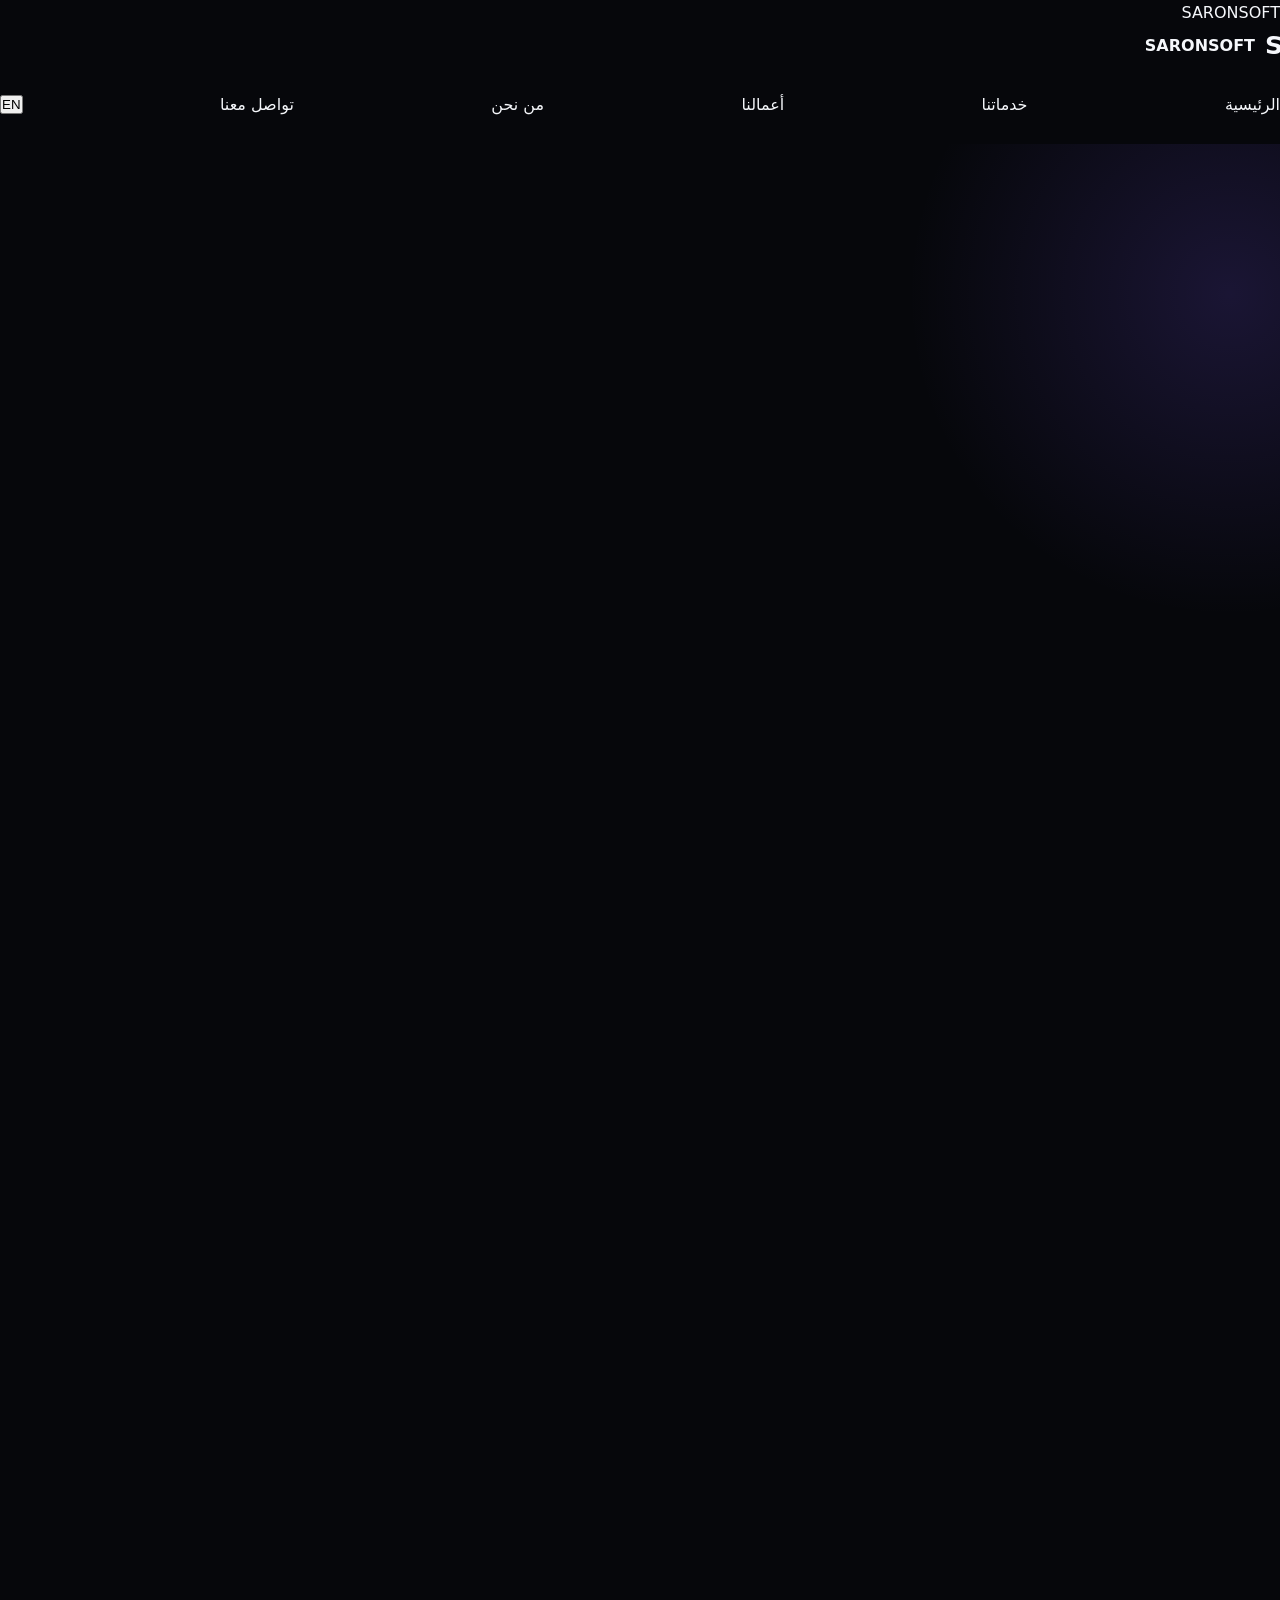
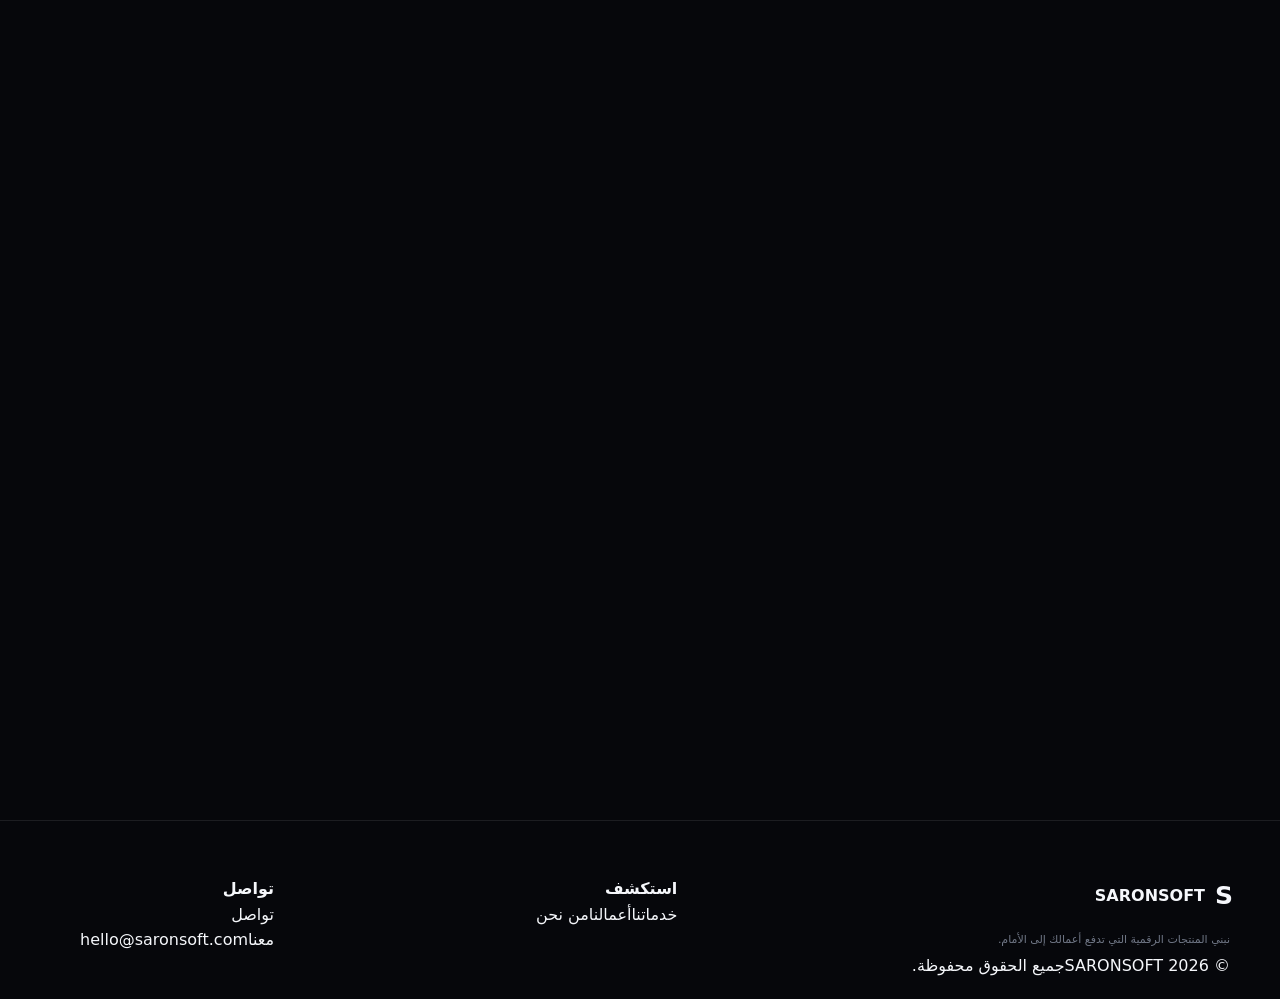
==== index.html @ 03738d62 "Add files via upload" ====
<!doctype html>
<html lang="ar" dir="rtl">
<head>
  <meta charset="utf-8"><meta name="viewport" content="width=device-width,initial-scale=1">
  <meta name="description" content="SARONSOFT — مواقع إلكترونية احترافية للشركات والعلامات التجارية.">
  <title>SARONSOFT | حلول ويب احترافية للشركات</title>
  <link rel="stylesheet" href="css/style.css">
</head>
<body>
<div class="loader" aria-hidden="true"><span>SARONSOFT</span></div>
<header class="site-header">
  <a class="brand" href="index.html"><span class="brand-mark">S</span><span>SARONSOFT</span></a>
  <button class="menu-btn" aria-label="فتح القائمة">☰</button>
  <nav class="nav">
    <a href="index.html" data-i18n="nav.home">الرئيسية</a>
    <a href="services.html" data-i18n="nav.services">الخدمات</a>
    <a href="portfolio.html" data-i18n="nav.work">الأعمال</a>
    <a href="about.html" data-i18n="nav.about">عنّا</a>
    <a href="contact.html" data-i18n="nav.contact">تواصل معنا</a>
    <button class="lang" id="langBtn">EN</button>
  </nav>
</header>

<main>
<section class="hero">
  <div class="hero-grid"></div>
  <div class="container hero-content reveal">
    <span class="eyebrow" data-i18n="hero.eyebrow">DIGITAL PRESENCE, BUILT RIGHT</span>
    <h1 data-i18n="hero.title">نصنع حضورًا رقميًا<br><em>يليق بشركتك.</em></h1>
    <p data-i18n="hero.text">مواقع إلكترونية عصرية وسريعة واحترافية تساعد الشركات على الظهور بثقة، وتحويل الزوار إلى عملاء.</p>
    <div class="actions">
      <a class="btn primary" href="contact.html" data-i18n="hero.cta">ابدأ مشروعك</a>
      <a class="btn ghost" href="portfolio.html" data-i18n="hero.work">شاهد أعمالنا</a>
    </div>
  </div>
  <div class="hero-orb orb-a"></div><div class="hero-orb orb-b"></div>
</section>

<section class="section intro">
  <div class="container split">
    <div class="reveal"><span class="eyebrow" data-i18n="intro.label">WHY SARONSOFT</span><h2 data-i18n="intro.title">بسيط في الاستخدام.<br>قوي في الانطباع.</h2></div>
    <div class="reveal"><p data-i18n="intro.text">نركز على ما تحتاجه الشركة فعلًا: تصميم واضح، تجربة مستخدم مريحة، سرعة عالية، وهوية رقمية متناسقة.</p><a class="text-link" href="about.html" data-i18n="intro.more">اكتشف SARONSOFT ←</a></div>
  </div>
</section>

<section class="section services-preview">
  <div class="container">
    <div class="section-head reveal"><div><span class="eyebrow">SERVICES</span><h2 data-i18n="services.title">كل ما تحتاجه<br>لواجهة رقمية أقوى.</h2></div><a class="text-link" href="services.html" data-i18n="services.more">كل الخدمات ←</a></div>
    <div class="cards">
      <article class="card reveal"><span class="num">01</span><h3 data-i18n="card.web">مواقع الشركات</h3><p data-i18n="card.webText">مواقع تعريفية احترافية تعكس قيمة علامتك التجارية وتبني الثقة.</p></article>
      <article class="card reveal"><span class="num">02</span><h3 data-i18n="card.landing">صفحات الهبوط</h3><p data-i18n="card.landingText">صفحات مركزة للحملات والخدمات والعروض، مصممة لتحقيق هدف واضح.</p></article>
      <article class="card reveal"><span class="num">03</span><h3 data-i18n="card.ui">تصميم UI/UX</h3><p data-i18n="card.uiText">واجهات مريحة وعصرية تجعل رحلة الزائر أبسط وأكثر وضوحًا.</p></article>
    </div>
  </div>
</section>

<section class="cta section">
  <div class="container cta-box reveal"><span class="eyebrow">LET'S BUILD</span><h2 data-i18n="cta.title">جاهز تخلي شركتك<br>تظهر بشكل مختلف؟</h2><a class="btn primary" href="contact.html" data-i18n="cta.button">تحدث معنا</a></div>
</section>
</main>

<footer class="footer"><div class="container footer-grid"><div><a class="brand" href="index.html"><span class="brand-mark">S</span><span>SARONSOFT</span></a><p data-i18n="footer.tag">نبني حضورًا رقميًا يليق بالأعمال.</p></div><div><h4 data-i18n="footer.explore">استكشف</h4><a href="services.html" data-i18n="nav.services">الخدمات</a><a href="portfolio.html" data-i18n="nav.work">الأعمال</a><a href="about.html" data-i18n="nav.about">عنّا</a></div><div><h4 data-i18n="footer.contact">تواصل</h4><a href="contact.html" data-i18n="nav.contact">تواصل معنا</a><a href="mailto:hello@saronsoft.com">hello@saronsoft.com</a></div></div><div class="container footer-bottom"><span>© 2026 SARONSOFT</span><span data-i18n="footer.rights">جميع الحقوق محفوظة.</span></div></footer>
<script src="js/app.js"></script><script src="js/language.js"></script>
</body></html>
---- css/style.css ----
:root{--bg:#06070b;--panel:#0d1018;--panel2:#111521;--text:#f5f7fb;--muted:#949baa;--line:rgba(255,255,255,.09);--accent:#9b7cff;--accent2:#42d8ff;--max:1180px}
*{box-sizing:border-box;margin:0;padding:0}html{scroll-behavior:smooth}body{background:var(--bg);color:var(--text);font-family:Inter,ui-sans-serif,system-ui,-apple-system,"Segoe UI",Tahoma,Arial,sans-serif;line-height:1.6;overflow-x:hidden}a{color:inherit;text-decoration:none}.container{width:min(calc(100% - 40px),var(--max));margin:auto}.noise{position:fixed;inset:0;pointer-events:none;opacity:.025;z-index:100;background-image:url("data:image/svg+xml,%3Csvg viewBox='0 0 180 180' xmlns='http://www.w3.org/2000/svg'%3E%3Cfilter id='n'%3E%3CfeTurbulence type='fractalNoise' baseFrequency='.9' numOctaves='3' stitchTiles='stitch'/%3E%3C/filter%3E%3Crect width='100%25' height='100%25' filter='url(%23n)'/%3E%3C/svg%3E")}
.header{position:fixed;top:0;left:0;right:0;z-index:50;border-bottom:1px solid transparent;transition:.3s;background:rgba(6,7,11,.45);backdrop-filter:blur(18px)}.header.scrolled{border-color:var(--line);background:rgba(6,7,11,.82)}.nav{height:78px;display:flex;align-items:center;justify-content:space-between;gap:25px}.brand{display:flex;align-items:center;gap:10px;font-weight:800}.brand-mark{font-size:25px;letter-spacing:-3px}.brand-mark span{color:var(--accent)}.brand-name{font-size:17px;letter-spacing:.5px}.desktop-nav{display:flex;gap:28px}.desktop-nav a,.footer-links a{font-size:13px;color:#b9beca;transition:.25s}.desktop-nav a:hover,.footer-links a:hover{color:#fff}.nav-actions{display:flex;align-items:center;gap:10px}.lang-btn,.menu-btn{border:1px solid var(--line);background:rgba(255,255,255,.03);color:#fff;border-radius:10px;height:38px;padding:0 13px;cursor:pointer}.nav-cta{background:#fff;color:#090a0e;border-radius:10px;padding:9px 16px;font-size:13px;font-weight:700}.menu-btn{display:none;width:42px;padding:8px}.menu-btn span{display:block;height:2px;background:#fff;margin:5px}.mobile-menu{display:none}.section{padding:120px 0}.hero{min-height:850px;display:flex;align-items:center;padding-top:150px;position:relative;overflow:hidden}.hero:before{content:"";position:absolute;width:700px;height:700px;right:-300px;top:-200px;background:radial-gradient(circle,rgba(126,91,255,.17),transparent 65%)}.hero-grid{display:grid;grid-template-columns:1.03fr .97fr;align-items:center;gap:50px}.eyebrow{display:flex;align-items:center;gap:10px;color:#aeb4c2;text-transform:uppercase;letter-spacing:2px;font-size:11px}.eyebrow span{width:24px;height:1px;background:var(--accent)}h1,h2{letter-spacing:-2.5px;line-height:1.06}h1{font-size:clamp(48px,6.3vw,84px);margin:25px 0}h1 em,h2 em{font-style:normal;background:linear-gradient(100deg,#fff 10%,#9d7cff 70%,#4ddcff);-webkit-background-clip:text;background-clip:text;color:transparent}.hero-copy>p{max-width:590px;color:var(--muted);font-size:16px}.hero-actions{display:flex;gap:12px;margin-top:30px}.btn{display:inline-flex;justify-content:center;align-items:center;gap:12px;border:0;border-radius:12px;padding:14px 21px;font-weight:750;cursor:pointer;font-size:13px}.btn-primary{background:linear-gradient(135deg,#a28aff,#7656ec);box-shadow:0 10px 35px rgba(126,86,236,.22)}.btn-ghost{border:1px solid var(--line);background:rgba(255,255,255,.025)}.trust-row{display:flex;gap:45px;margin-top:55px}.trust-row div{display:flex;flex-direction:column}.trust-row strong{font-size:22px}.trust-row span{color:#727887;font-size:10px;margin-top:3px}.hero-visual{min-height:510px;position:relative;display:grid;place-items:center}.orb{width:390px;height:390px;border-radius:50%;background:radial-gradient(circle at 35% 25%,rgba(180,160,255,.55),rgba(89,55,184,.2) 35%,transparent 68%);filter:blur(2px);position:absolute}.code-card{width:min(440px,90%);border:1px solid rgba(255,255,255,.13);border-radius:18px;background:rgba(11,14,23,.88);box-shadow:0 35px 90px rgba(0,0,0,.45),0 0 80px rgba(119,85,255,.13);z-index:2;overflow:hidden;transform:rotate(-3deg)}.window-bar{height:45px;border-bottom:1px solid var(--line);display:flex;align-items:center;gap:7px;padding:0 15px;color:#666e7c;font-size:10px}.window-bar i{width:7px;height:7px;border-radius:50%;background:#363b46}.window-bar span{margin-left:auto}.code-lines{padding:26px 24px 30px;font:12px/2.25 ui-monospace,SFMono-Regular,Menlo,monospace;color:#d8dce5}.code-lines b{display:inline-block;width:27px;color:#3c4351;font-weight:400}.purple{color:#a98dff}.blue{color:#67d8ff}.green{color:#8ae6a2}.cursor-line i{display:inline-block;width:7px;height:14px;background:#a98dff;vertical-align:middle;animation:blink 1s infinite}@keyframes blink{50%{opacity:0}}.float-card{position:absolute;z-index:4;border:1px solid var(--line);background:rgba(16,19,29,.88);backdrop-filter:blur(15px);padding:12px 15px;border-radius:13px;display:grid;grid-template-columns:34px 1fr;column-gap:8px;box-shadow:0 20px 50px #0005}.float-card span{grid-row:1/3;font-size:20px;color:#a88cff}.float-card b{font-size:12px}.float-card small{font-size:9px;color:#777e8d}.card-a{top:65px;left:3%}.card-b{right:1%;bottom:70px}.grid-dots{position:absolute;width:130px;height:130px;right:-20px;top:5px;opacity:.25;background-image:radial-gradient(#9b7cff 1px,transparent 1px);background-size:12px 12px}.marquee{border-block:1px solid var(--line);padding:18px 0;overflow:hidden;white-space:nowrap;color:#555c69;font-size:10px;letter-spacing:2px}.marquee div{display:flex;gap:35px;justify-content:center;align-items:center}.marquee i{color:#8e72ff;font-style:normal}.section-head{display:flex;align-items:end;justify-content:space-between;gap:40px;margin-bottom:55px}.section-head h2{font-size:clamp(39px,5vw,64px);margin-top:18px}.section-head>p{max-width:400px;color:var(--muted);font-size:14px}.services{background:linear-gradient(180deg,transparent,rgba(255,255,255,.015),transparent)}.services-grid{display:grid;grid-template-columns:repeat(3,1fr);gap:1px;background:var(--line);border:1px solid var(--line);border-radius:18px;overflow:hidden}.service-card{min-height:270px;background:#090b11;padding:28px;position:relative;transition:.35s}.service-card:hover{background:#0f121b;transform:translateY(-2px)}.service-card.featured{background:linear-gradient(145deg,#111322,#0a0c12)}.service-icon{font-size:25px;color:#9d83ff;margin-bottom:28px}.service-card .num{position:absolute;top:29px;right:28px;color:#4b5260;font:10px monospace}.service-card h3{font-size:19px;margin-bottom:10px}.service-card p{color:#777e8c;font-size:12px;max-width:290px}.service-card>a{position:absolute;bottom:27px;right:28px;width:34px;height:34px;border:1px solid var(--line);border-radius:50%;display:grid;place-items:center;color:#a994ff}.about{background:#090b11}.about-grid{display:grid;grid-template-columns:1fr 1fr;gap:100px;align-items:center}.about-art{min-height:520px;position:relative;display:grid;place-items:center}.art-frame{width:390px;height:390px;border:1px solid rgba(154,125,255,.18);border-radius:50%;display:grid;place-items:center;position:relative;background:radial-gradient(circle,rgba(131,96,255,.12),transparent 65%)}.art-frame:before,.art-frame:after{content:"";position:absolute;border:1px solid rgba(154,125,255,.14);border-radius:50%}.art-frame:before{inset:35px}.art-frame:after{inset:75px}.art-frame span{font-size:100px;font-weight:800;letter-spacing:-15px;color:#c5b8ff;text-shadow:0 0 70px #8c6cff}.ring{position:absolute;border:1px solid #7f6ad533;border-radius:50%;animation:spin 14s linear infinite}.r1{width:455px;height:180px;transform:rotate(35deg)}.r2{width:180px;height:455px;transform:rotate(-45deg);animation-direction:reverse}.r3{width:440px;height:300px;transform:rotate(78deg)}@keyframes spin{to{transform:rotate(395deg)}}.about-badge{position:absolute;right:4%;bottom:55px;background:#121520;border:1px solid var(--line);border-radius:12px;padding:12px 16px;display:flex;flex-direction:column}.about-badge strong{font-size:20px}.about-badge small{font-size:9px;color:#727988}.about-copy h2{font-size:clamp(40px,5vw,62px);margin:18px 0 28px}.about-copy p{color:#858b99;font-size:14px;max-width:560px;margin-bottom:13px}.values{display:flex;gap:25px;margin-top:35px;border-top:1px solid var(--line);padding-top:25px}.values div{display:flex;flex-direction:column;gap:8px}.values b{font:10px monospace;color:#8d75e9}.values span{font-size:11px}.work .text-link{font-size:12px;color:#9d88ed}.projects{display:grid;grid-template-columns:1.35fr .65fr;gap:22px}.project{min-width:0}.project-large{grid-row:span 2}.project-visual{border:1px solid var(--line);border-radius:16px;overflow:hidden;position:relative}.ecommerce{height:540px;background:linear-gradient(140deg,#171320,#30232d 45%,#171017);padding:24px}.mock-nav{display:flex;justify-content:space-between;font-size:11px;letter-spacing:2px}.mock-content{position:absolute;left:12%;bottom:13%;display:flex;flex-direction:column;align-items:flex-start}.mock-content small{font-size:9px;letter-spacing:2px;color:#d5b5a9}.mock-content b{font-size:54px;line-height:.95;letter-spacing:-3px;margin:15px 0}.mock-content button{background:#f4e9e0;border:0;padding:10px 16px;border-radius:5px}.finance{height:250px;background:linear-gradient(145deg,#101c27,#0a111a);padding:28px}.finance>b{font-size:34px;position:absolute;top:45px;left:28px}.finance>small{position:absolute;top:90px;left:30px;color:#73e1ad;font-size:11px}.chart{position:absolute;bottom:0;right:15px;left:160px;height:100px;display:flex;align-items:end;gap:12px}.chart i{display:block;width:14%;background:linear-gradient(to top,#5f45bb,#78d7ff);border-radius:6px 6px 0 0}.chart i:nth-child(1){height:35%}.chart i:nth-child(2){height:52%}.chart i:nth-child(3){height:44%}.chart i:nth-child(4){height:75%}.chart i:nth-child(5){height:63%}.chart i:nth-child(6){height:94%}.health{height:250px;background:linear-gradient(145deg,#161127,#0d1019);display:flex;align-items:center;gap:35px;padding:35px}.health-circle{width:125px;height:125px;border-radius:50%;display:grid;place-items:center;border:10px solid #846be8;border-left-color:#2a2940;font-size:32px;font-weight:700}.health-circle span{font-size:12px;margin-left:2px}.health-lines{display:grid;gap:12px;flex:1}.health-lines i{height:9px;border-radius:10px;background:#252938}.health-lines i:first-child{width:90%}.health-lines i:nth-child(2){width:70%}.health-lines i:nth-child(3){width:80%}.project-info{display:flex;justify-content:space-between;padding:15px 5px 0}.project-info h3{font-size:17px}.project-info p{font-size:10px;color:#747b89}.project-info>span{width:30px;height:30px;border:1px solid var(--line);border-radius:50%;display:grid;place-items:center}.process{background:#080a0f}.centered{justify-content:center;text-align:center}.centered .eyebrow{justify-content:center}.steps{display:grid;grid-template-columns:repeat(5,1fr);border-top:1px solid var(--line)}.step{padding:28px 20px;border-right:1px solid var(--line);min-height:220px}.step:first-child{border-left:1px solid var(--line)}.step>span{font:11px monospace;color:#8068dc}.step h3{margin:38px 0 10px;font-size:17px}.step p{font-size:11px;color:#737a88}.contact{padding-bottom:130px}.contact-box{border:1px solid var(--line);border-radius:22px;background:radial-gradient(circle at 85% 20%,rgba(112,83,237,.14),transparent 35%),#0c0f17;padding:65px;display:grid;grid-template-columns:1fr 1fr;gap:80px}.contact-copy h2{font-size:clamp(43px,5vw,64px);margin:18px 0}.contact-copy>p{color:#7e8593;font-size:13px;max-width:430px}.mail{display:inline-block;margin-top:28px;color:#b19cff;border-bottom:1px solid #6551b3;padding-bottom:5px;font-size:13px}.contact-form{display:grid;gap:18px}.contact-form label{display:grid;gap:7px}.contact-form label span{font-size:10px;color:#7e8491}.contact-form input,.contact-form textarea{background:#080a10;border:1px solid var(--line);border-radius:9px;color:#fff;padding:13px;font:inherit;font-size:12px;outline:none;resize:vertical}.contact-form input:focus,.contact-form textarea:focus{border-color:#7660ca}.contact-form button{margin-top:4px}.contact-form small{color:#7fe2aa;font-size:10px;min-height:15px}footer{border-top:1px solid var(--line);padding:55px 0 20px}.footer-grid{display:grid;grid-template-columns:1.4fr 1fr .6fr;gap:30px}.footer-grid p{color:#707786;font-size:11px;max-width:300px;margin-top:15px}.footer-links,.socials{display:flex;flex-direction:column;gap:10px}.socials{align-items:flex-end}.copyright{border-top:1px solid var(--line);margin-top:50px;padding-top:18px;display:flex;justify-content:space-between;color:#555d6a;font-size:9px}.reveal{opacity:0;transform:translateY(22px);transition:.7s ease}.reveal.visible{opacity:1;transform:none}.delay{transition-delay:.15s}[dir=rtl] .card-a{left:auto;right:3%}[dir=rtl] .card-b{right:auto;left:1%}[dir=rtl] .service-card .num{right:auto;left:28px}[dir=rtl] .service-card>a{right:auto;left:28px}[dir=rtl] .about-badge{right:auto;left:4%}[dir=rtl] .mock-content{left:auto;right:12%}[dir=rtl] .finance>b,[dir=rtl] .finance>small{left:auto;right:28px}[dir=rtl] .chart{right:160px;left:15px}
@media(max-width:900px){.desktop-nav,.nav-cta{display:none}.menu-btn{display:block}.mobile-menu{padding:15px 20px 25px;flex-direction:column;gap:3px;border-top:1px solid var(--line);background:#080a0f}.mobile-menu.open{display:flex}.mobile-menu a{padding:10px;font-size:13px;color:#aeb4c0}.hero-grid,.about-grid,.contact-box{grid-template-columns:1fr;gap:50px}.hero{padding-top:125px}.hero-visual{min-height:450px}.services-grid{grid-template-columns:repeat(2,1fr)}.steps{grid-template-columns:repeat(2,1fr)}.step:nth-child(3){border-left:1px solid var(--line)}.projects{grid-template-columns:1fr}.project-large{grid-row:auto}.ecommerce{height:430px}.section-head{align-items:flex-start;flex-direction:column}.contact-box{padding:40px}.footer-grid{grid-template-columns:1fr 1fr}.socials{align-items:flex-start}}
@media(max-width:600px){.container{width:min(calc(100% - 28px),var(--max))}.section{padding:85px 0}.hero{min-height:auto;padding-bottom:80px}.hero h1{font-size:47px}.hero-visual{min-height:390px}.code-card{width:95%;}.orb{width:290px;height:290px}.float-card{transform:scale(.85)}.card-a{top:20px}.card-b{bottom:25px}.trust-row{gap:20px;justify-content:space-between}.services-grid{grid-template-columns:1fr}.service-card{min-height:240px}.about-art{min-height:390px}.art-frame{width:280px;height:280px}.r1{width:340px;height:140px}.r2{height:340px;width:140px}.r3{width:330px;height:220px}.art-frame span{font-size:75px}.steps{grid-template-columns:1fr}.step{border-left:1px solid var(--line)!important}.contact-box{padding:30px 22px}.footer-grid{grid-template-columns:1fr}.socials{flex-direction:row}.copyright{flex-direction:column;gap:8px}.ecommerce{height:360px}.mock-content b{font-size:42px}.finance,.health{height:220px}}
@media(prefers-reduced-motion:reduce){*,*::before,*::after{scroll-behavior:auto!important;animation:none!important;transition:none!important}}
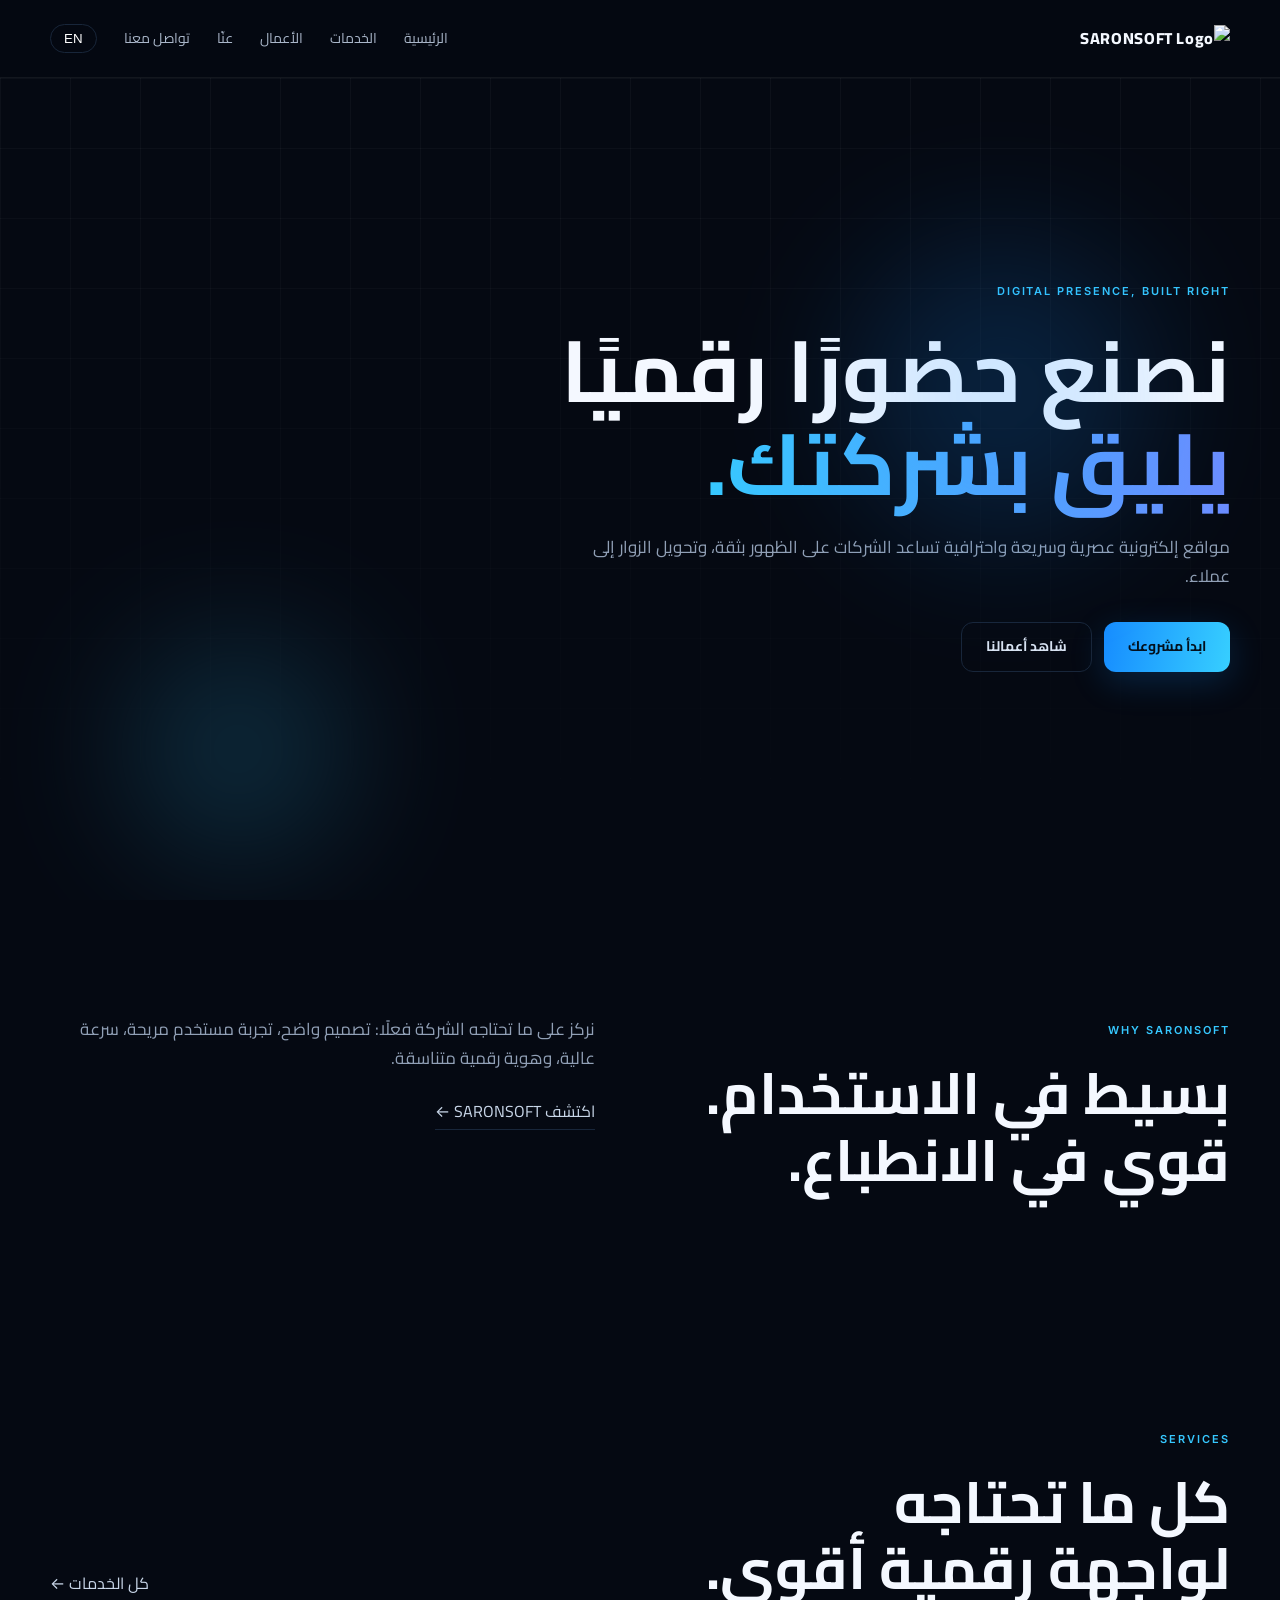
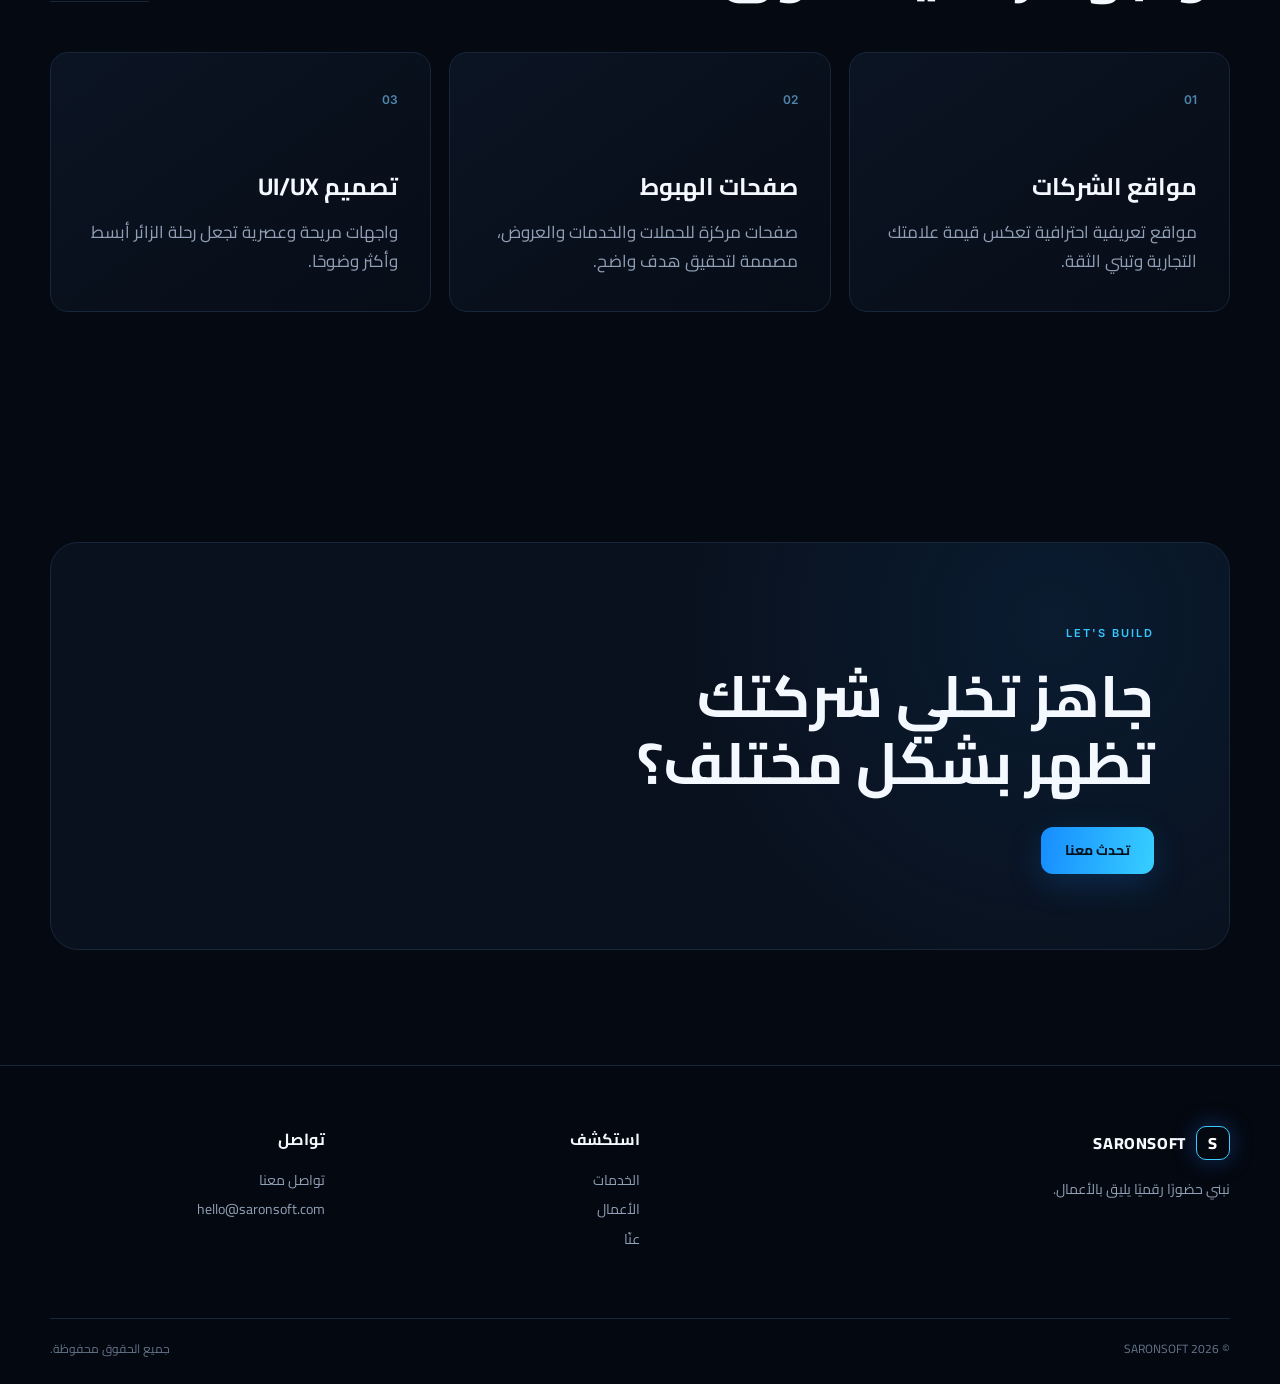
==== commit 2a83453d: "Update index.html" ====
--- a/index.html
+++ b/index.html
@@ -9,7 +9,9 @@
 <body>
 <div class="loader" aria-hidden="true"><span>SARONSOFT</span></div>
 <header class="site-header">
-  <a class="brand" href="index.html"><span class="brand-mark">S</span><span>SARONSOFT</span></a>
+  <a class="brand" href="index.html">
+    <img src="images/logo.png" alt="SARONSOFT Logo">
+  </a>
   <button class="menu-btn" aria-label="فتح القائمة">☰</button>
   <nav class="nav">
     <a href="index.html" data-i18n="nav.home">الرئيسية</a>
@@ -61,4 +63,4 @@
 
 <footer class="footer"><div class="container footer-grid"><div><a class="brand" href="index.html"><span class="brand-mark">S</span><span>SARONSOFT</span></a><p data-i18n="footer.tag">نبني حضورًا رقميًا يليق بالأعمال.</p></div><div><h4 data-i18n="footer.explore">استكشف</h4><a href="services.html" data-i18n="nav.services">الخدمات</a><a href="portfolio.html" data-i18n="nav.work">الأعمال</a><a href="about.html" data-i18n="nav.about">عنّا</a></div><div><h4 data-i18n="footer.contact">تواصل</h4><a href="contact.html" data-i18n="nav.contact">تواصل معنا</a><a href="mailto:hello@saronsoft.com">hello@saronsoft.com</a></div></div><div class="container footer-bottom"><span>© 2026 SARONSOFT</span><span data-i18n="footer.rights">جميع الحقوق محفوظة.</span></div></footer>
 <script src="js/app.js"></script><script src="js/language.js"></script>
-</body></html>+</body></html>
--- a/css/style.css
+++ b/css/style.css
@@ -1,6 +1,10 @@
-:root{--bg:#06070b;--panel:#0d1018;--panel2:#111521;--text:#f5f7fb;--muted:#949baa;--line:rgba(255,255,255,.09);--accent:#9b7cff;--accent2:#42d8ff;--max:1180px}
-*{box-sizing:border-box;margin:0;padding:0}html{scroll-behavior:smooth}body{background:var(--bg);color:var(--text);font-family:Inter,ui-sans-serif,system-ui,-apple-system,"Segoe UI",Tahoma,Arial,sans-serif;line-height:1.6;overflow-x:hidden}a{color:inherit;text-decoration:none}.container{width:min(calc(100% - 40px),var(--max));margin:auto}.noise{position:fixed;inset:0;pointer-events:none;opacity:.025;z-index:100;background-image:url("data:image/svg+xml,%3Csvg viewBox='0 0 180 180' xmlns='http://www.w3.org/2000/svg'%3E%3Cfilter id='n'%3E%3CfeTurbulence type='fractalNoise' baseFrequency='.9' numOctaves='3' stitchTiles='stitch'/%3E%3C/filter%3E%3Crect width='100%25' height='100%25' filter='url(%23n)'/%3E%3C/svg%3E")}
-.header{position:fixed;top:0;left:0;right:0;z-index:50;border-bottom:1px solid transparent;transition:.3s;background:rgba(6,7,11,.45);backdrop-filter:blur(18px)}.header.scrolled{border-color:var(--line);background:rgba(6,7,11,.82)}.nav{height:78px;display:flex;align-items:center;justify-content:space-between;gap:25px}.brand{display:flex;align-items:center;gap:10px;font-weight:800}.brand-mark{font-size:25px;letter-spacing:-3px}.brand-mark span{color:var(--accent)}.brand-name{font-size:17px;letter-spacing:.5px}.desktop-nav{display:flex;gap:28px}.desktop-nav a,.footer-links a{font-size:13px;color:#b9beca;transition:.25s}.desktop-nav a:hover,.footer-links a:hover{color:#fff}.nav-actions{display:flex;align-items:center;gap:10px}.lang-btn,.menu-btn{border:1px solid var(--line);background:rgba(255,255,255,.03);color:#fff;border-radius:10px;height:38px;padding:0 13px;cursor:pointer}.nav-cta{background:#fff;color:#090a0e;border-radius:10px;padding:9px 16px;font-size:13px;font-weight:700}.menu-btn{display:none;width:42px;padding:8px}.menu-btn span{display:block;height:2px;background:#fff;margin:5px}.mobile-menu{display:none}.section{padding:120px 0}.hero{min-height:850px;display:flex;align-items:center;padding-top:150px;position:relative;overflow:hidden}.hero:before{content:"";position:absolute;width:700px;height:700px;right:-300px;top:-200px;background:radial-gradient(circle,rgba(126,91,255,.17),transparent 65%)}.hero-grid{display:grid;grid-template-columns:1.03fr .97fr;align-items:center;gap:50px}.eyebrow{display:flex;align-items:center;gap:10px;color:#aeb4c2;text-transform:uppercase;letter-spacing:2px;font-size:11px}.eyebrow span{width:24px;height:1px;background:var(--accent)}h1,h2{letter-spacing:-2.5px;line-height:1.06}h1{font-size:clamp(48px,6.3vw,84px);margin:25px 0}h1 em,h2 em{font-style:normal;background:linear-gradient(100deg,#fff 10%,#9d7cff 70%,#4ddcff);-webkit-background-clip:text;background-clip:text;color:transparent}.hero-copy>p{max-width:590px;color:var(--muted);font-size:16px}.hero-actions{display:flex;gap:12px;margin-top:30px}.btn{display:inline-flex;justify-content:center;align-items:center;gap:12px;border:0;border-radius:12px;padding:14px 21px;font-weight:750;cursor:pointer;font-size:13px}.btn-primary{background:linear-gradient(135deg,#a28aff,#7656ec);box-shadow:0 10px 35px rgba(126,86,236,.22)}.btn-ghost{border:1px solid var(--line);background:rgba(255,255,255,.025)}.trust-row{display:flex;gap:45px;margin-top:55px}.trust-row div{display:flex;flex-direction:column}.trust-row strong{font-size:22px}.trust-row span{color:#727887;font-size:10px;margin-top:3px}.hero-visual{min-height:510px;position:relative;display:grid;place-items:center}.orb{width:390px;height:390px;border-radius:50%;background:radial-gradient(circle at 35% 25%,rgba(180,160,255,.55),rgba(89,55,184,.2) 35%,transparent 68%);filter:blur(2px);position:absolute}.code-card{width:min(440px,90%);border:1px solid rgba(255,255,255,.13);border-radius:18px;background:rgba(11,14,23,.88);box-shadow:0 35px 90px rgba(0,0,0,.45),0 0 80px rgba(119,85,255,.13);z-index:2;overflow:hidden;transform:rotate(-3deg)}.window-bar{height:45px;border-bottom:1px solid var(--line);display:flex;align-items:center;gap:7px;padding:0 15px;color:#666e7c;font-size:10px}.window-bar i{width:7px;height:7px;border-radius:50%;background:#363b46}.window-bar span{margin-left:auto}.code-lines{padding:26px 24px 30px;font:12px/2.25 ui-monospace,SFMono-Regular,Menlo,monospace;color:#d8dce5}.code-lines b{display:inline-block;width:27px;color:#3c4351;font-weight:400}.purple{color:#a98dff}.blue{color:#67d8ff}.green{color:#8ae6a2}.cursor-line i{display:inline-block;width:7px;height:14px;background:#a98dff;vertical-align:middle;animation:blink 1s infinite}@keyframes blink{50%{opacity:0}}.float-card{position:absolute;z-index:4;border:1px solid var(--line);background:rgba(16,19,29,.88);backdrop-filter:blur(15px);padding:12px 15px;border-radius:13px;display:grid;grid-template-columns:34px 1fr;column-gap:8px;box-shadow:0 20px 50px #0005}.float-card span{grid-row:1/3;font-size:20px;color:#a88cff}.float-card b{font-size:12px}.float-card small{font-size:9px;color:#777e8d}.card-a{top:65px;left:3%}.card-b{right:1%;bottom:70px}.grid-dots{position:absolute;width:130px;height:130px;right:-20px;top:5px;opacity:.25;background-image:radial-gradient(#9b7cff 1px,transparent 1px);background-size:12px 12px}.marquee{border-block:1px solid var(--line);padding:18px 0;overflow:hidden;white-space:nowrap;color:#555c69;font-size:10px;letter-spacing:2px}.marquee div{display:flex;gap:35px;justify-content:center;align-items:center}.marquee i{color:#8e72ff;font-style:normal}.section-head{display:flex;align-items:end;justify-content:space-between;gap:40px;margin-bottom:55px}.section-head h2{font-size:clamp(39px,5vw,64px);margin-top:18px}.section-head>p{max-width:400px;color:var(--muted);font-size:14px}.services{background:linear-gradient(180deg,transparent,rgba(255,255,255,.015),transparent)}.services-grid{display:grid;grid-template-columns:repeat(3,1fr);gap:1px;background:var(--line);border:1px solid var(--line);border-radius:18px;overflow:hidden}.service-card{min-height:270px;background:#090b11;padding:28px;position:relative;transition:.35s}.service-card:hover{background:#0f121b;transform:translateY(-2px)}.service-card.featured{background:linear-gradient(145deg,#111322,#0a0c12)}.service-icon{font-size:25px;color:#9d83ff;margin-bottom:28px}.service-card .num{position:absolute;top:29px;right:28px;color:#4b5260;font:10px monospace}.service-card h3{font-size:19px;margin-bottom:10px}.service-card p{color:#777e8c;font-size:12px;max-width:290px}.service-card>a{position:absolute;bottom:27px;right:28px;width:34px;height:34px;border:1px solid var(--line);border-radius:50%;display:grid;place-items:center;color:#a994ff}.about{background:#090b11}.about-grid{display:grid;grid-template-columns:1fr 1fr;gap:100px;align-items:center}.about-art{min-height:520px;position:relative;display:grid;place-items:center}.art-frame{width:390px;height:390px;border:1px solid rgba(154,125,255,.18);border-radius:50%;display:grid;place-items:center;position:relative;background:radial-gradient(circle,rgba(131,96,255,.12),transparent 65%)}.art-frame:before,.art-frame:after{content:"";position:absolute;border:1px solid rgba(154,125,255,.14);border-radius:50%}.art-frame:before{inset:35px}.art-frame:after{inset:75px}.art-frame span{font-size:100px;font-weight:800;letter-spacing:-15px;color:#c5b8ff;text-shadow:0 0 70px #8c6cff}.ring{position:absolute;border:1px solid #7f6ad533;border-radius:50%;animation:spin 14s linear infinite}.r1{width:455px;height:180px;transform:rotate(35deg)}.r2{width:180px;height:455px;transform:rotate(-45deg);animation-direction:reverse}.r3{width:440px;height:300px;transform:rotate(78deg)}@keyframes spin{to{transform:rotate(395deg)}}.about-badge{position:absolute;right:4%;bottom:55px;background:#121520;border:1px solid var(--line);border-radius:12px;padding:12px 16px;display:flex;flex-direction:column}.about-badge strong{font-size:20px}.about-badge small{font-size:9px;color:#727988}.about-copy h2{font-size:clamp(40px,5vw,62px);margin:18px 0 28px}.about-copy p{color:#858b99;font-size:14px;max-width:560px;margin-bottom:13px}.values{display:flex;gap:25px;margin-top:35px;border-top:1px solid var(--line);padding-top:25px}.values div{display:flex;flex-direction:column;gap:8px}.values b{font:10px monospace;color:#8d75e9}.values span{font-size:11px}.work .text-link{font-size:12px;color:#9d88ed}.projects{display:grid;grid-template-columns:1.35fr .65fr;gap:22px}.project{min-width:0}.project-large{grid-row:span 2}.project-visual{border:1px solid var(--line);border-radius:16px;overflow:hidden;position:relative}.ecommerce{height:540px;background:linear-gradient(140deg,#171320,#30232d 45%,#171017);padding:24px}.mock-nav{display:flex;justify-content:space-between;font-size:11px;letter-spacing:2px}.mock-content{position:absolute;left:12%;bottom:13%;display:flex;flex-direction:column;align-items:flex-start}.mock-content small{font-size:9px;letter-spacing:2px;color:#d5b5a9}.mock-content b{font-size:54px;line-height:.95;letter-spacing:-3px;margin:15px 0}.mock-content button{background:#f4e9e0;border:0;padding:10px 16px;border-radius:5px}.finance{height:250px;background:linear-gradient(145deg,#101c27,#0a111a);padding:28px}.finance>b{font-size:34px;position:absolute;top:45px;left:28px}.finance>small{position:absolute;top:90px;left:30px;color:#73e1ad;font-size:11px}.chart{position:absolute;bottom:0;right:15px;left:160px;height:100px;display:flex;align-items:end;gap:12px}.chart i{display:block;width:14%;background:linear-gradient(to top,#5f45bb,#78d7ff);border-radius:6px 6px 0 0}.chart i:nth-child(1){height:35%}.chart i:nth-child(2){height:52%}.chart i:nth-child(3){height:44%}.chart i:nth-child(4){height:75%}.chart i:nth-child(5){height:63%}.chart i:nth-child(6){height:94%}.health{height:250px;background:linear-gradient(145deg,#161127,#0d1019);display:flex;align-items:center;gap:35px;padding:35px}.health-circle{width:125px;height:125px;border-radius:50%;display:grid;place-items:center;border:10px solid #846be8;border-left-color:#2a2940;font-size:32px;font-weight:700}.health-circle span{font-size:12px;margin-left:2px}.health-lines{display:grid;gap:12px;flex:1}.health-lines i{height:9px;border-radius:10px;background:#252938}.health-lines i:first-child{width:90%}.health-lines i:nth-child(2){width:70%}.health-lines i:nth-child(3){width:80%}.project-info{display:flex;justify-content:space-between;padding:15px 5px 0}.project-info h3{font-size:17px}.project-info p{font-size:10px;color:#747b89}.project-info>span{width:30px;height:30px;border:1px solid var(--line);border-radius:50%;display:grid;place-items:center}.process{background:#080a0f}.centered{justify-content:center;text-align:center}.centered .eyebrow{justify-content:center}.steps{display:grid;grid-template-columns:repeat(5,1fr);border-top:1px solid var(--line)}.step{padding:28px 20px;border-right:1px solid var(--line);min-height:220px}.step:first-child{border-left:1px solid var(--line)}.step>span{font:11px monospace;color:#8068dc}.step h3{margin:38px 0 10px;font-size:17px}.step p{font-size:11px;color:#737a88}.contact{padding-bottom:130px}.contact-box{border:1px solid var(--line);border-radius:22px;background:radial-gradient(circle at 85% 20%,rgba(112,83,237,.14),transparent 35%),#0c0f17;padding:65px;display:grid;grid-template-columns:1fr 1fr;gap:80px}.contact-copy h2{font-size:clamp(43px,5vw,64px);margin:18px 0}.contact-copy>p{color:#7e8593;font-size:13px;max-width:430px}.mail{display:inline-block;margin-top:28px;color:#b19cff;border-bottom:1px solid #6551b3;padding-bottom:5px;font-size:13px}.contact-form{display:grid;gap:18px}.contact-form label{display:grid;gap:7px}.contact-form label span{font-size:10px;color:#7e8491}.contact-form input,.contact-form textarea{background:#080a10;border:1px solid var(--line);border-radius:9px;color:#fff;padding:13px;font:inherit;font-size:12px;outline:none;resize:vertical}.contact-form input:focus,.contact-form textarea:focus{border-color:#7660ca}.contact-form button{margin-top:4px}.contact-form small{color:#7fe2aa;font-size:10px;min-height:15px}footer{border-top:1px solid var(--line);padding:55px 0 20px}.footer-grid{display:grid;grid-template-columns:1.4fr 1fr .6fr;gap:30px}.footer-grid p{color:#707786;font-size:11px;max-width:300px;margin-top:15px}.footer-links,.socials{display:flex;flex-direction:column;gap:10px}.socials{align-items:flex-end}.copyright{border-top:1px solid var(--line);margin-top:50px;padding-top:18px;display:flex;justify-content:space-between;color:#555d6a;font-size:9px}.reveal{opacity:0;transform:translateY(22px);transition:.7s ease}.reveal.visible{opacity:1;transform:none}.delay{transition-delay:.15s}[dir=rtl] .card-a{left:auto;right:3%}[dir=rtl] .card-b{right:auto;left:1%}[dir=rtl] .service-card .num{right:auto;left:28px}[dir=rtl] .service-card>a{right:auto;left:28px}[dir=rtl] .about-badge{right:auto;left:4%}[dir=rtl] .mock-content{left:auto;right:12%}[dir=rtl] .finance>b,[dir=rtl] .finance>small{left:auto;right:28px}[dir=rtl] .chart{right:160px;left:15px}
-@media(max-width:900px){.desktop-nav,.nav-cta{display:none}.menu-btn{display:block}.mobile-menu{padding:15px 20px 25px;flex-direction:column;gap:3px;border-top:1px solid var(--line);background:#080a0f}.mobile-menu.open{display:flex}.mobile-menu a{padding:10px;font-size:13px;color:#aeb4c0}.hero-grid,.about-grid,.contact-box{grid-template-columns:1fr;gap:50px}.hero{padding-top:125px}.hero-visual{min-height:450px}.services-grid{grid-template-columns:repeat(2,1fr)}.steps{grid-template-columns:repeat(2,1fr)}.step:nth-child(3){border-left:1px solid var(--line)}.projects{grid-template-columns:1fr}.project-large{grid-row:auto}.ecommerce{height:430px}.section-head{align-items:flex-start;flex-direction:column}.contact-box{padding:40px}.footer-grid{grid-template-columns:1fr 1fr}.socials{align-items:flex-start}}
-@media(max-width:600px){.container{width:min(calc(100% - 28px),var(--max))}.section{padding:85px 0}.hero{min-height:auto;padding-bottom:80px}.hero h1{font-size:47px}.hero-visual{min-height:390px}.code-card{width:95%;}.orb{width:290px;height:290px}.float-card{transform:scale(.85)}.card-a{top:20px}.card-b{bottom:25px}.trust-row{gap:20px;justify-content:space-between}.services-grid{grid-template-columns:1fr}.service-card{min-height:240px}.about-art{min-height:390px}.art-frame{width:280px;height:280px}.r1{width:340px;height:140px}.r2{height:340px;width:140px}.r3{width:330px;height:220px}.art-frame span{font-size:75px}.steps{grid-template-columns:1fr}.step{border-left:1px solid var(--line)!important}.contact-box{padding:30px 22px}.footer-grid{grid-template-columns:1fr}.socials{flex-direction:row}.copyright{flex-direction:column;gap:8px}.ecommerce{height:360px}.mock-content b{font-size:42px}.finance,.health{height:220px}}
-@media(prefers-reduced-motion:reduce){*,*::before,*::after{scroll-behavior:auto!important;animation:none!important;transition:none!important}}+@import url('https://fonts.googleapis.com/css2?family=Cairo:wght@400;500;600;700;800&family=Inter:wght@400;500;600;700;800&display=swap');
+:root{--bg:#050912;--panel:#0a1220;--text:#f4f8ff;--muted:#91a0b6;--line:#18263a;--cyan:#36c8ff;--blue:#287cff;--max:1180px}
+*{box-sizing:border-box;margin:0;padding:0}html{scroll-behavior:smooth}body{background:var(--bg);color:var(--text);font-family:Cairo,Inter,sans-serif;line-height:1.7}a{color:inherit;text-decoration:none}.container{width:min(var(--max),calc(100% - 40px));margin:auto}
+.site-header{height:78px;position:sticky;top:0;z-index:20;display:flex;align-items:center;justify-content:space-between;padding:0 max(20px,calc((100vw - 1180px)/2));background:rgba(5,9,18,.82);backdrop-filter:blur(16px);border-bottom:1px solid rgba(255,255,255,.06)}.brand{display:flex;align-items:center;gap:10px;font-weight:800;letter-spacing:.04em}.brand-mark{width:34px;height:34px;display:grid;place-items:center;border:1px solid #3ecbff;border-radius:10px;color:#fff;box-shadow:0 0 25px #287cff55}.nav{display:flex;align-items:center;gap:27px;color:#aab7ca;font-size:14px}.nav a:hover,.nav .active{color:#fff}.lang{background:transparent;color:#fff;border:1px solid var(--line);border-radius:20px;padding:6px 13px;cursor:pointer}.menu-btn{display:none;background:none;border:0;color:white;font-size:25px}
+.hero,.page-hero{position:relative;overflow:hidden}.hero{min-height:calc(100vh - 78px);display:grid;align-items:center}.hero-grid{position:absolute;inset:0;background-image:linear-gradient(rgba(255,255,255,.035) 1px,transparent 1px),linear-gradient(90deg,rgba(255,255,255,.035) 1px,transparent 1px);background-size:70px 70px;mask-image:linear-gradient(to bottom,#000,transparent)}.hero-content{position:relative;padding:90px 0 120px}.eyebrow{font:600 11px Inter,sans-serif;letter-spacing:.18em;color:var(--cyan)}h1{font-size:clamp(44px,7vw,86px);line-height:1.08;margin:22px 0}h1 em,h2 em{font-style:normal;background:linear-gradient(90deg,var(--cyan),#6c8cff);-webkit-background-clip:text;color:transparent}p{color:var(--muted);font-size:17px}.hero-content p{max-width:650px}.actions{display:flex;gap:12px;margin-top:32px}.btn{display:inline-flex;align-items:center;justify-content:center;padding:12px 24px;border-radius:12px;font-weight:700;font-size:14px;transition:.25s}.primary{background:linear-gradient(100deg,#168cff,#37cfff);color:#03101d;box-shadow:0 10px 35px #168cff33}.primary:hover{transform:translateY(-2px)}.ghost{border:1px solid var(--line);color:#d9e3f2}.hero-orb{position:absolute;border-radius:50%;filter:blur(70px);opacity:.18}.orb-a{width:300px;height:300px;background:#178fff;right:10%;top:20%}.orb-b{width:220px;height:220px;background:#36c8ff;left:10%;bottom:5%}
+.section{padding:115px 0}.split{display:grid;grid-template-columns:1fr 1fr;gap:90px;align-items:start}h2{font-size:clamp(34px,5vw,58px);line-height:1.15;margin-top:18px}.text-link{display:inline-block;color:#c9d7e9;margin-top:25px;border-bottom:1px solid var(--line);padding-bottom:4px}.section-head{display:flex;justify-content:space-between;align-items:end;margin-bottom:50px}.cards{display:grid;grid-template-columns:repeat(3,1fr);gap:18px}.card{padding:32px;border:1px solid var(--line);background:linear-gradient(145deg,#0b1423,#070d17);min-height:260px;border-radius:18px}.card:hover{border-color:#2a5f87}.num{font:600 12px Inter;color:#4f86ae}.card h3{font-size:24px;margin:55px 0 10px}.cta-box{border:1px solid var(--line);border-radius:28px;padding:75px;position:relative;overflow:hidden;background:radial-gradient(circle at 85% 20%,#1260a822,transparent 35%),#09111e}.cta-box .btn{margin-top:30px}.footer{border-top:1px solid var(--line);padding:60px 0 25px;background:#040810}.footer-grid{display:grid;grid-template-columns:2fr 1fr 1fr;gap:40px}.footer-grid p{margin-top:18px;font-size:14px}.footer-grid h4{margin-bottom:15px}.footer-grid>div>a:not(.brand){display:block;color:var(--muted);font-size:14px;margin:6px 0}.footer-bottom{display:flex;justify-content:space-between;margin-top:60px;padding-top:20px;border-top:1px solid var(--line);font-size:12px;color:#66758b}
+.page-hero{padding:110px 0 90px;border-bottom:1px solid var(--line);background:radial-gradient(circle at 70% 30%,#1260a818,transparent 35%)}.page-hero h1{font-size:clamp(45px,7vw,76px);max-width:850px}.page-hero p{max-width:650px}.service-list{border-top:1px solid var(--line)}.service-row{display:grid;grid-template-columns:100px 1fr;gap:30px;padding:45px 0;border-bottom:1px solid var(--line)}.service-row>span{font:600 13px Inter;color:#4d8ab2}.service-row h2{font-size:32px;margin:0 0 8px}.service-row p{max-width:700px}.portfolio-grid{display:grid;grid-template-columns:1fr 1fr;gap:55px 25px}.project:nth-child(3){grid-column:1/-1}.project-visual{height:350px;border-radius:20px;display:grid;place-items:center;overflow:hidden;border:1px solid var(--line);margin-bottom:18px}.project-visual span{font:800 30px Inter;letter-spacing:.08em}.gradient-one{background:radial-gradient(circle at 30% 30%,#287cff66,transparent 35%),#091426}.gradient-two{background:radial-gradient(circle at 70% 20%,#36c8ff55,transparent 35%),#0c1320}.gradient-three{background:radial-gradient(circle at 50% 50%,#426fff55,transparent 35%),#080f1a}.project small{font:10px Inter;color:#62809b;letter-spacing:.12em}.project h2{font-size:25px;margin-top:5px}.about-copy p{margin-bottom:22px}.contact-grid{display:grid;grid-template-columns:.8fr 1.2fr;gap:90px}.contact-info{display:grid;align-content:start;gap:35px}.contact-info small{font:10px Inter;color:#5c84a1;letter-spacing:.15em;display:block;margin-bottom:8px}.contact-info a,.contact-info p{font-size:18px;color:#e5edf8}.contact-form{display:grid;gap:20px}.contact-form label{font-size:13px;color:#b5c2d3}.contact-form input,.contact-form textarea{width:100%;margin-top:7px;background:#08111d;border:1px solid var(--line);border-radius:11px;padding:13px;color:white;font:inherit;outline:none}.contact-form input:focus,.contact-form textarea:focus{border-color:#287cff}.not-found{min-height:100vh;display:grid;place-content:center;justify-items:center;gap:20px}.not-found>span{font:800 100px Inter;background:linear-gradient(90deg,var(--cyan),var(--blue));-webkit-background-clip:text;color:transparent}.not-found h1{font-size:35px}
+.loader{position:fixed;inset:0;background:var(--bg);z-index:99;display:grid;place-items:center;transition:opacity .5s,visibility .5s}.loader span{font:800 20px Inter;letter-spacing:.15em}.loader.done{opacity:0;visibility:hidden}.reveal{opacity:0;transform:translateY(18px);transition:.7s ease}.reveal.show{opacity:1;transform:none}
+html[dir="ltr"] body{font-family:Inter,Cairo,sans-serif}html[dir="ltr"] .nav{font-family:Inter,sans-serif}html[dir="ltr"] .hero-content,html[dir="ltr"] .page-hero,html[dir="ltr"] .section{text-align:left}
+@media(max-width:800px){.site-header{height:70px}.menu-btn{display:block}.nav{position:absolute;top:70px;right:0;left:0;display:none;flex-direction:column;align-items:stretch;padding:18px 20px;background:#070d17;border-bottom:1px solid var(--line)}.nav.open{display:flex}.nav a,.lang{text-align:center;padding:10px}.hero-content{padding:75px 0}.section{padding:80px 0}.split,.cards,.contact-grid,.footer-grid,.portfolio-grid{grid-template-columns:1fr;gap:30px}.project:nth-child(3){grid-column:auto}.section-head{display:block}.section-head .text-link{margin-top:15px}.cta-box{padding:45px 25px}.service-row{grid-template-columns:45px 1fr}.service-row h2{font-size:25px}.project-visual{height:250px}.footer-grid{gap:30px}.footer-bottom{margin-top:35px;flex-wrap:wrap;gap:8px}h1{font-size:45px}}
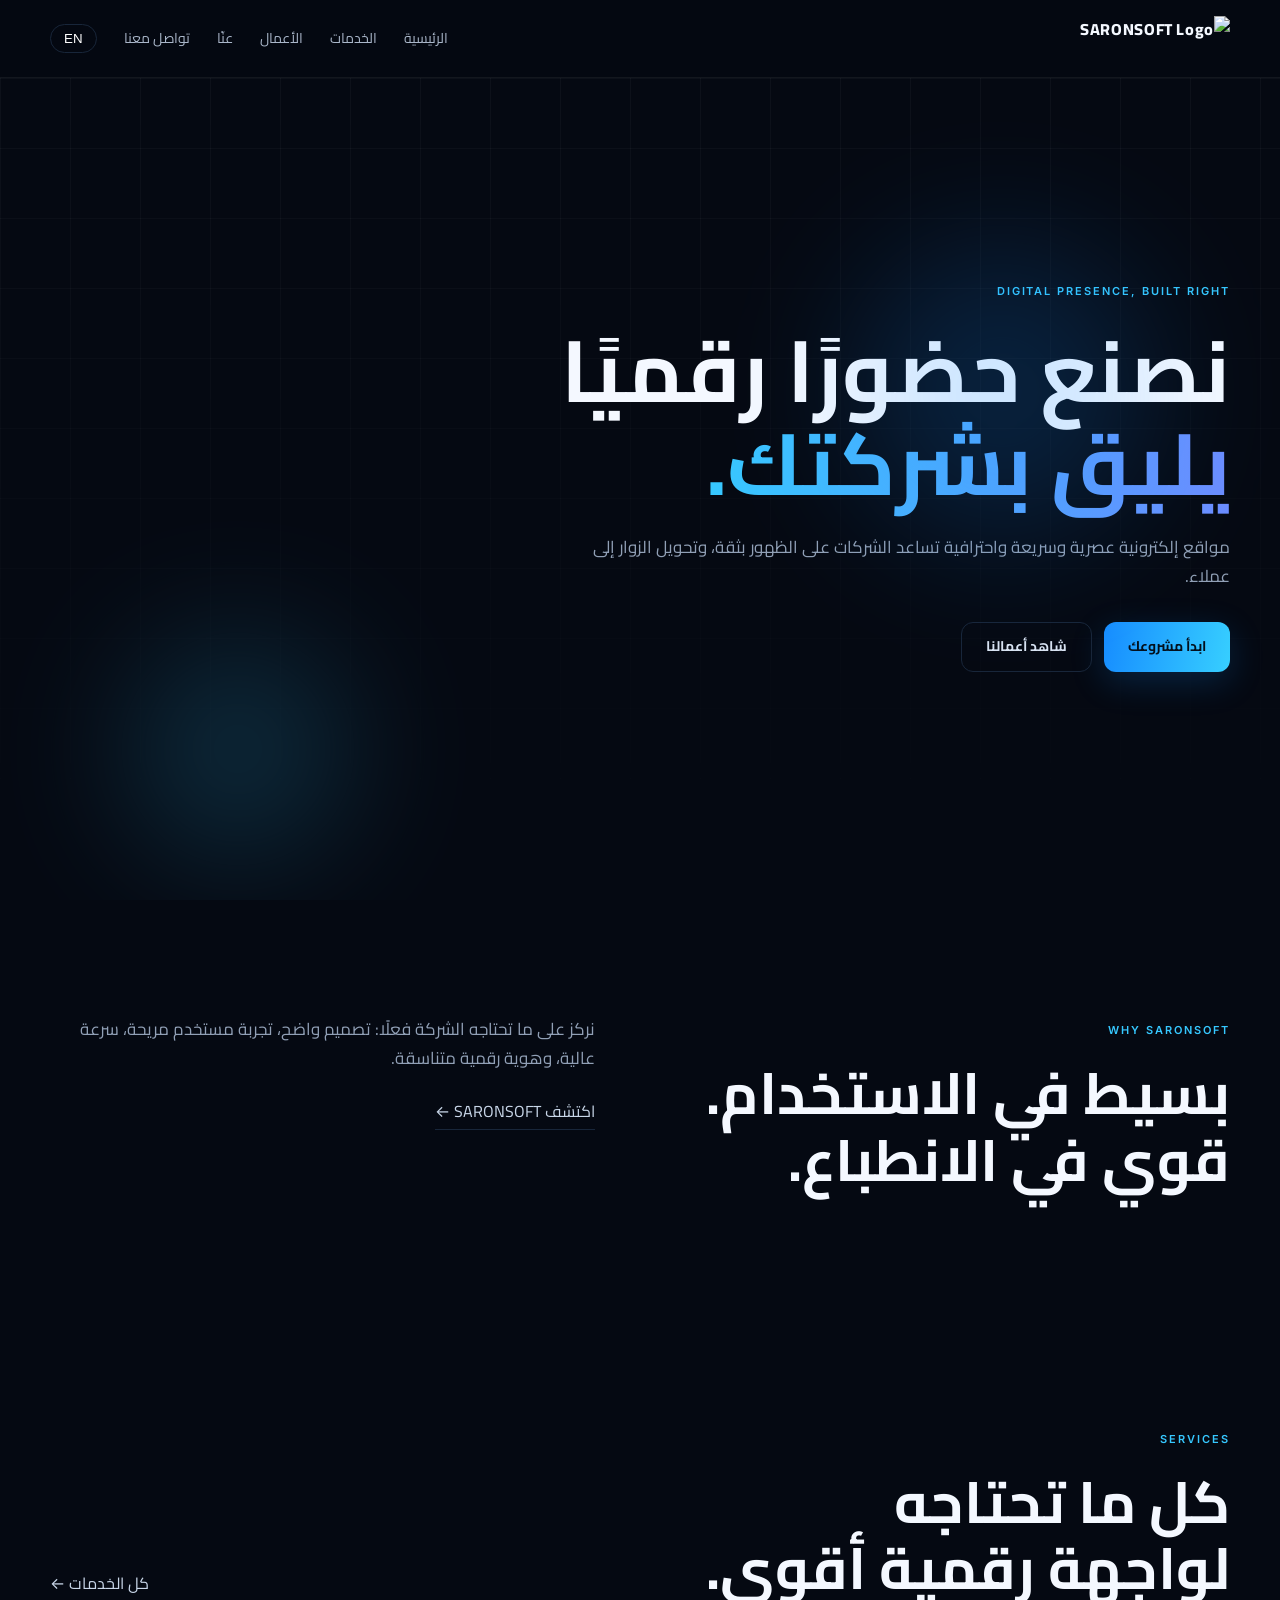
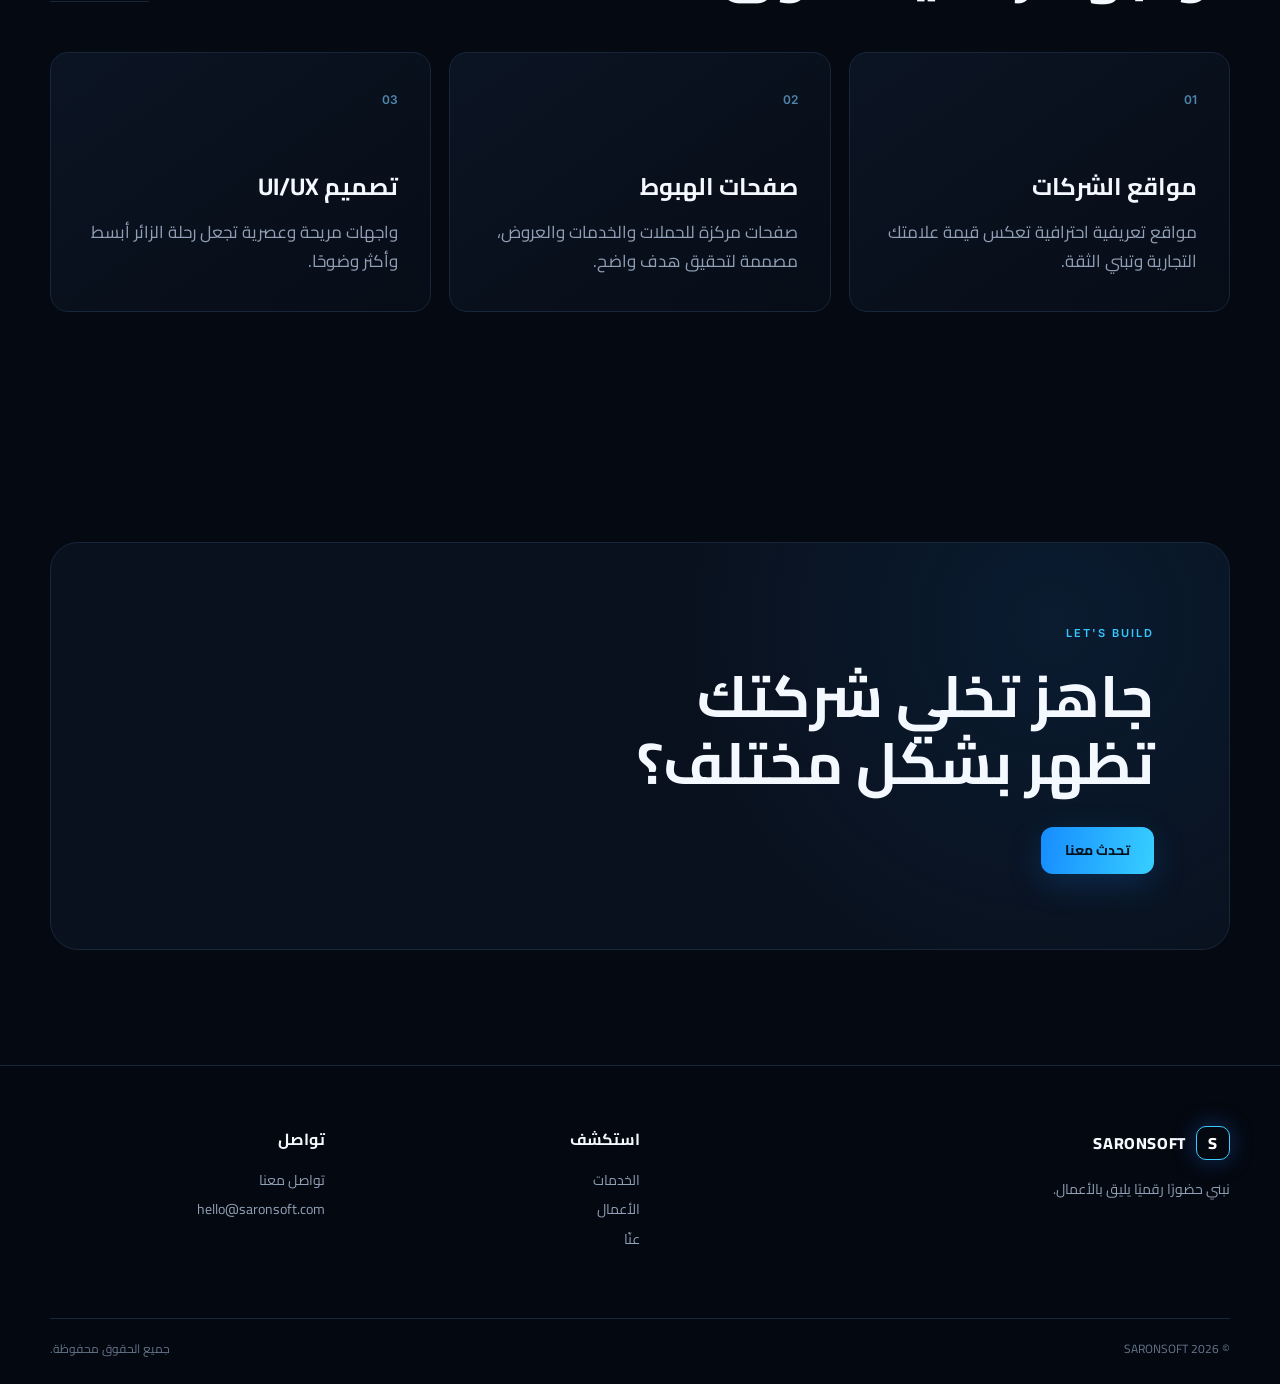
==== commit 75f62d1a: "Update index.html" ====
--- a/index.html
+++ b/index.html
@@ -10,7 +10,7 @@
 <div class="loader" aria-hidden="true"><span>SARONSOFT</span></div>
 <header class="site-header">
   <a class="brand" href="index.html">
-    <img src="images/logo.png" alt="SARONSOFT Logo">
+    <img src=assets/logo.png" alt="SARONSOFT Logo">
   </a>
   <button class="menu-btn" aria-label="فتح القائمة">☰</button>
   <nav class="nav">
--- a/css/style.css
+++ b/css/style.css
@@ -8,3 +8,8 @@
 .loader{position:fixed;inset:0;background:var(--bg);z-index:99;display:grid;place-items:center;transition:opacity .5s,visibility .5s}.loader span{font:800 20px Inter;letter-spacing:.15em}.loader.done{opacity:0;visibility:hidden}.reveal{opacity:0;transform:translateY(18px);transition:.7s ease}.reveal.show{opacity:1;transform:none}
 html[dir="ltr"] body{font-family:Inter,Cairo,sans-serif}html[dir="ltr"] .nav{font-family:Inter,sans-serif}html[dir="ltr"] .hero-content,html[dir="ltr"] .page-hero,html[dir="ltr"] .section{text-align:left}
 @media(max-width:800px){.site-header{height:70px}.menu-btn{display:block}.nav{position:absolute;top:70px;right:0;left:0;display:none;flex-direction:column;align-items:stretch;padding:18px 20px;background:#070d17;border-bottom:1px solid var(--line)}.nav.open{display:flex}.nav a,.lang{text-align:center;padding:10px}.hero-content{padding:75px 0}.section{padding:80px 0}.split,.cards,.contact-grid,.footer-grid,.portfolio-grid{grid-template-columns:1fr;gap:30px}.project:nth-child(3){grid-column:auto}.section-head{display:block}.section-head .text-link{margin-top:15px}.cta-box{padding:45px 25px}.service-row{grid-template-columns:45px 1fr}.service-row h2{font-size:25px}.project-visual{height:250px}.footer-grid{gap:30px}.footer-bottom{margin-top:35px;flex-wrap:wrap;gap:8px}h1{font-size:45px}}
+.brand img {
+    height: 45px;
+    width: auto;
+    display: block;
+}
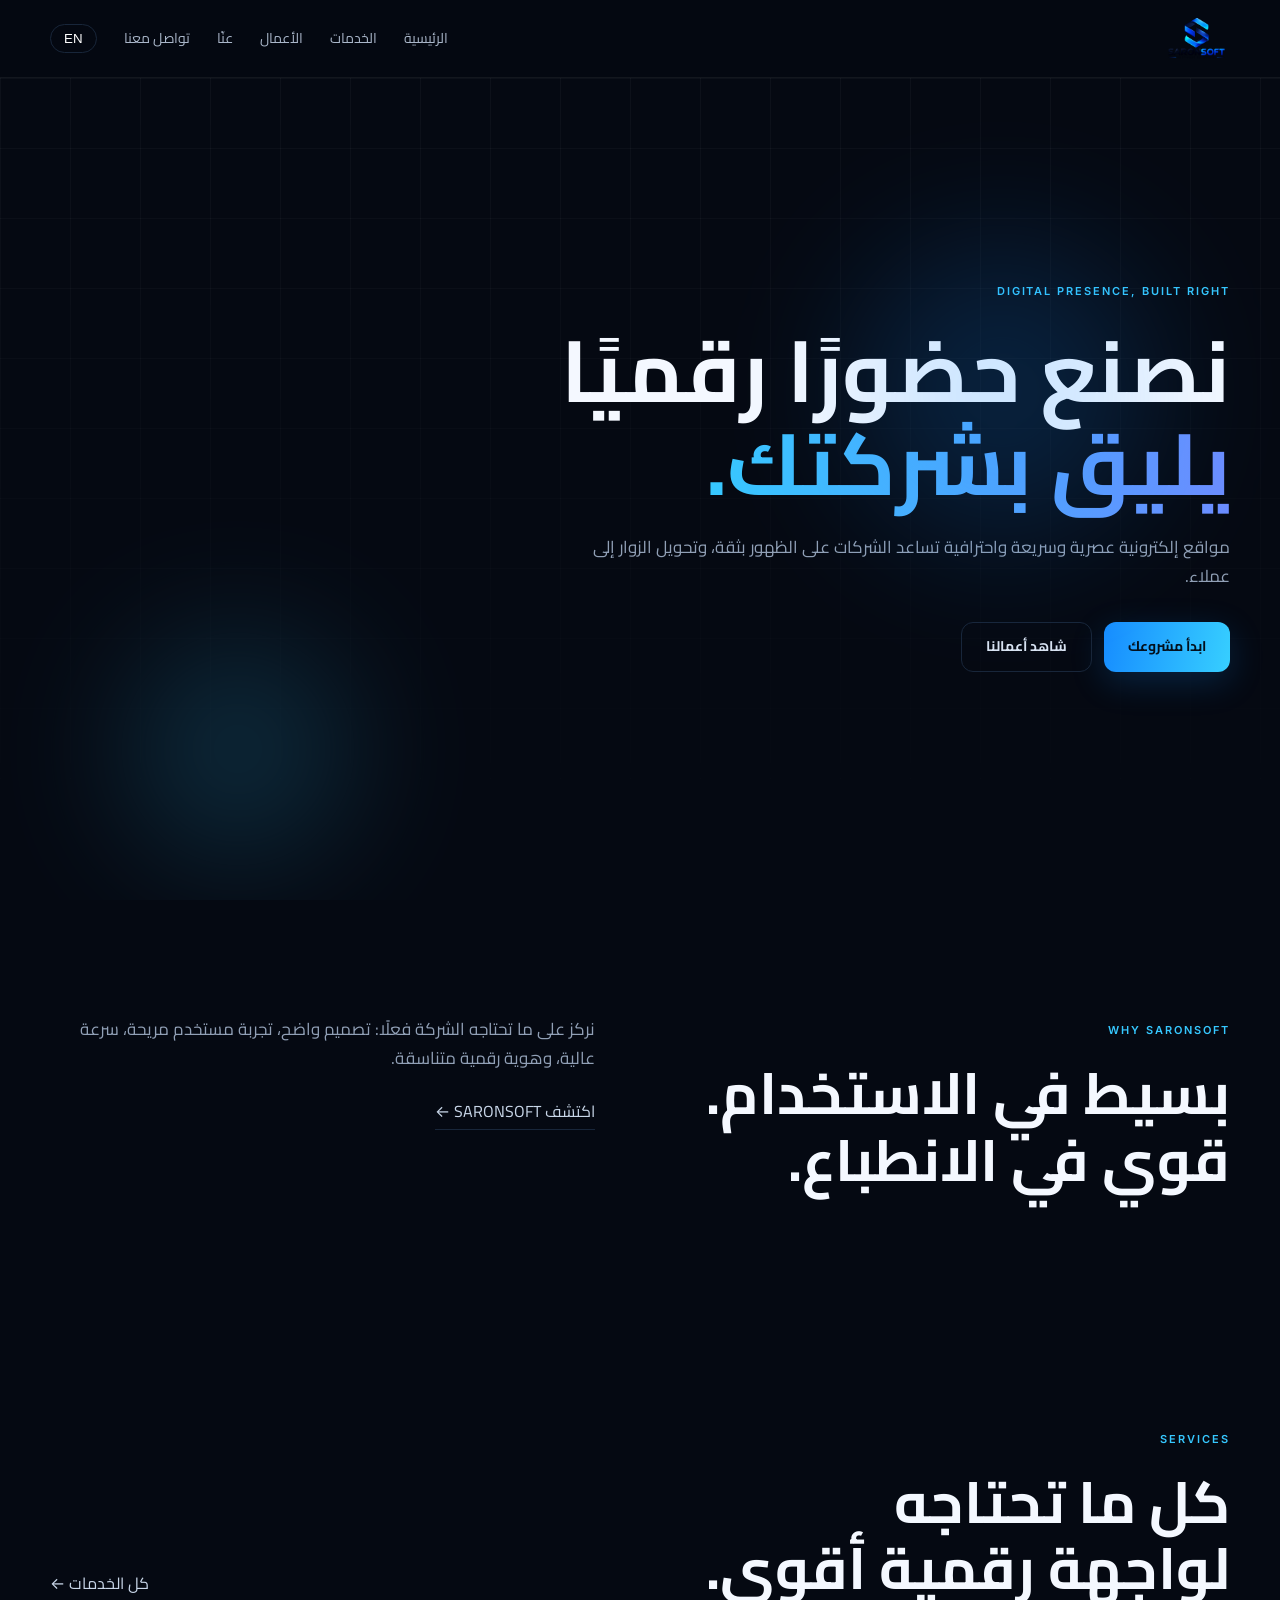
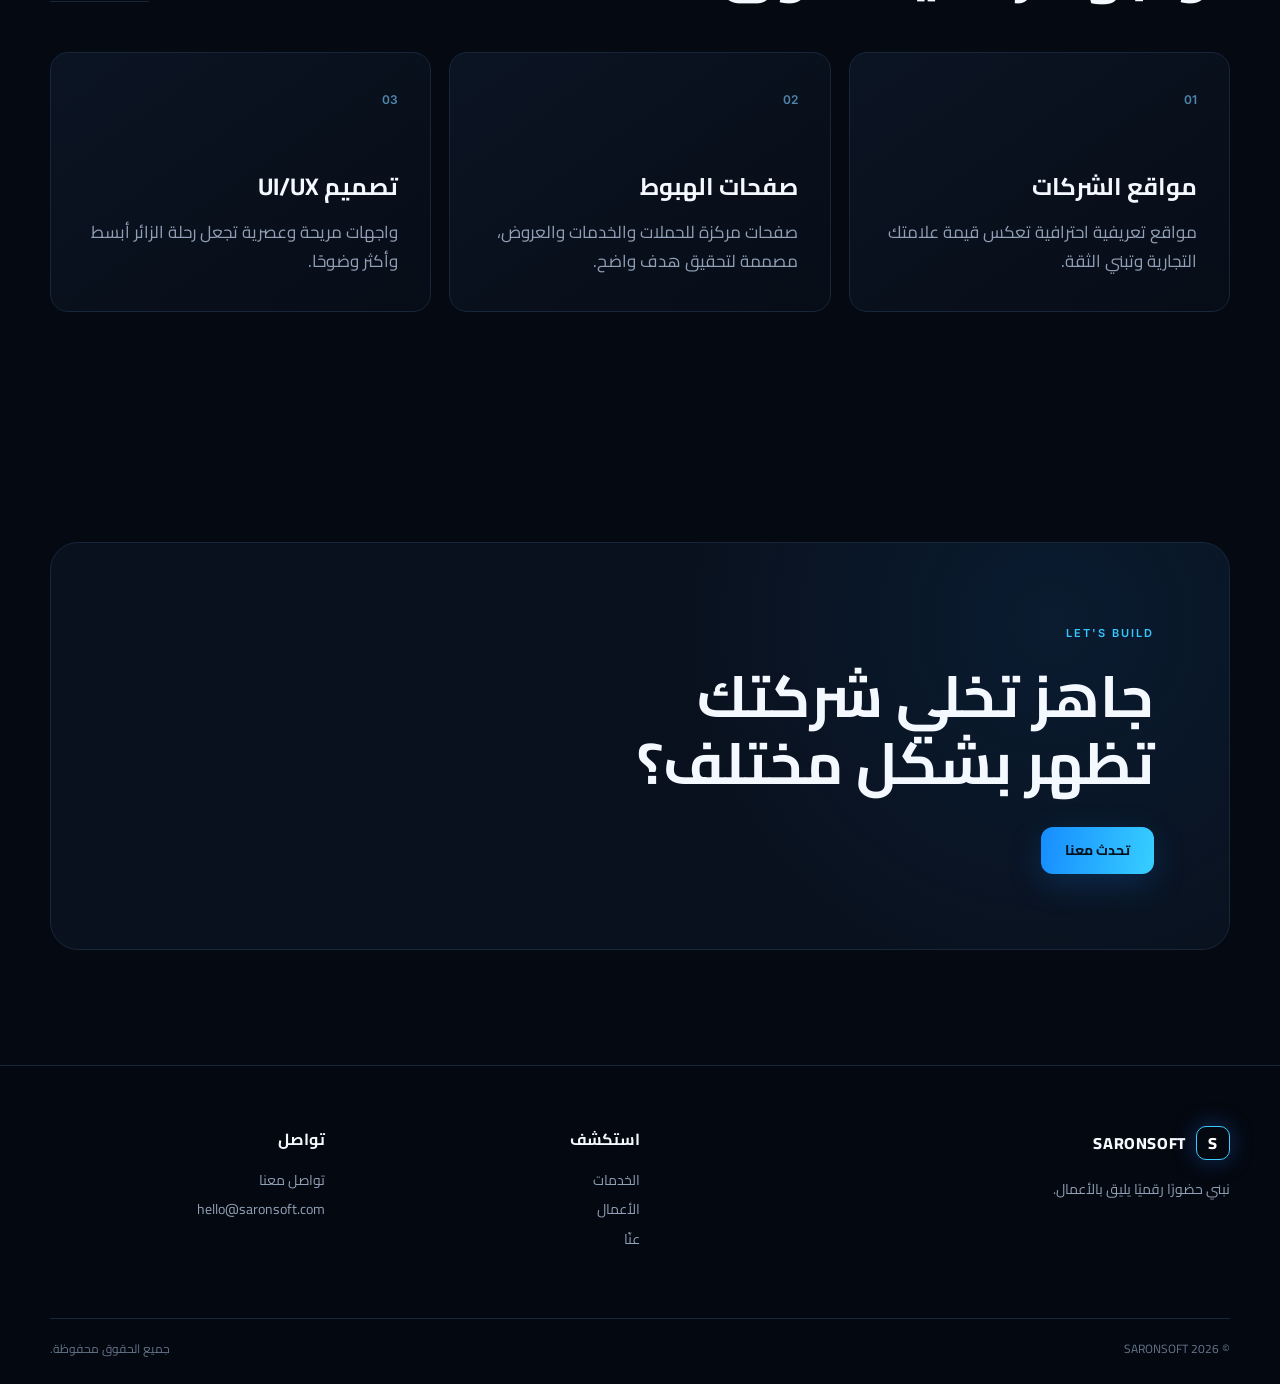
==== commit 9a9fb057: "Update index.html" ====
--- a/index.html
+++ b/index.html
@@ -10,7 +10,7 @@
 <div class="loader" aria-hidden="true"><span>SARONSOFT</span></div>
 <header class="site-header">
   <a class="brand" href="index.html">
-    <img src=assets/logo.png" alt="SARONSOFT Logo">
+    <img src="assets/logo.png" alt="SARONSOFT Logo">
   </a>
   <button class="menu-btn" aria-label="فتح القائمة">☰</button>
   <nav class="nav">
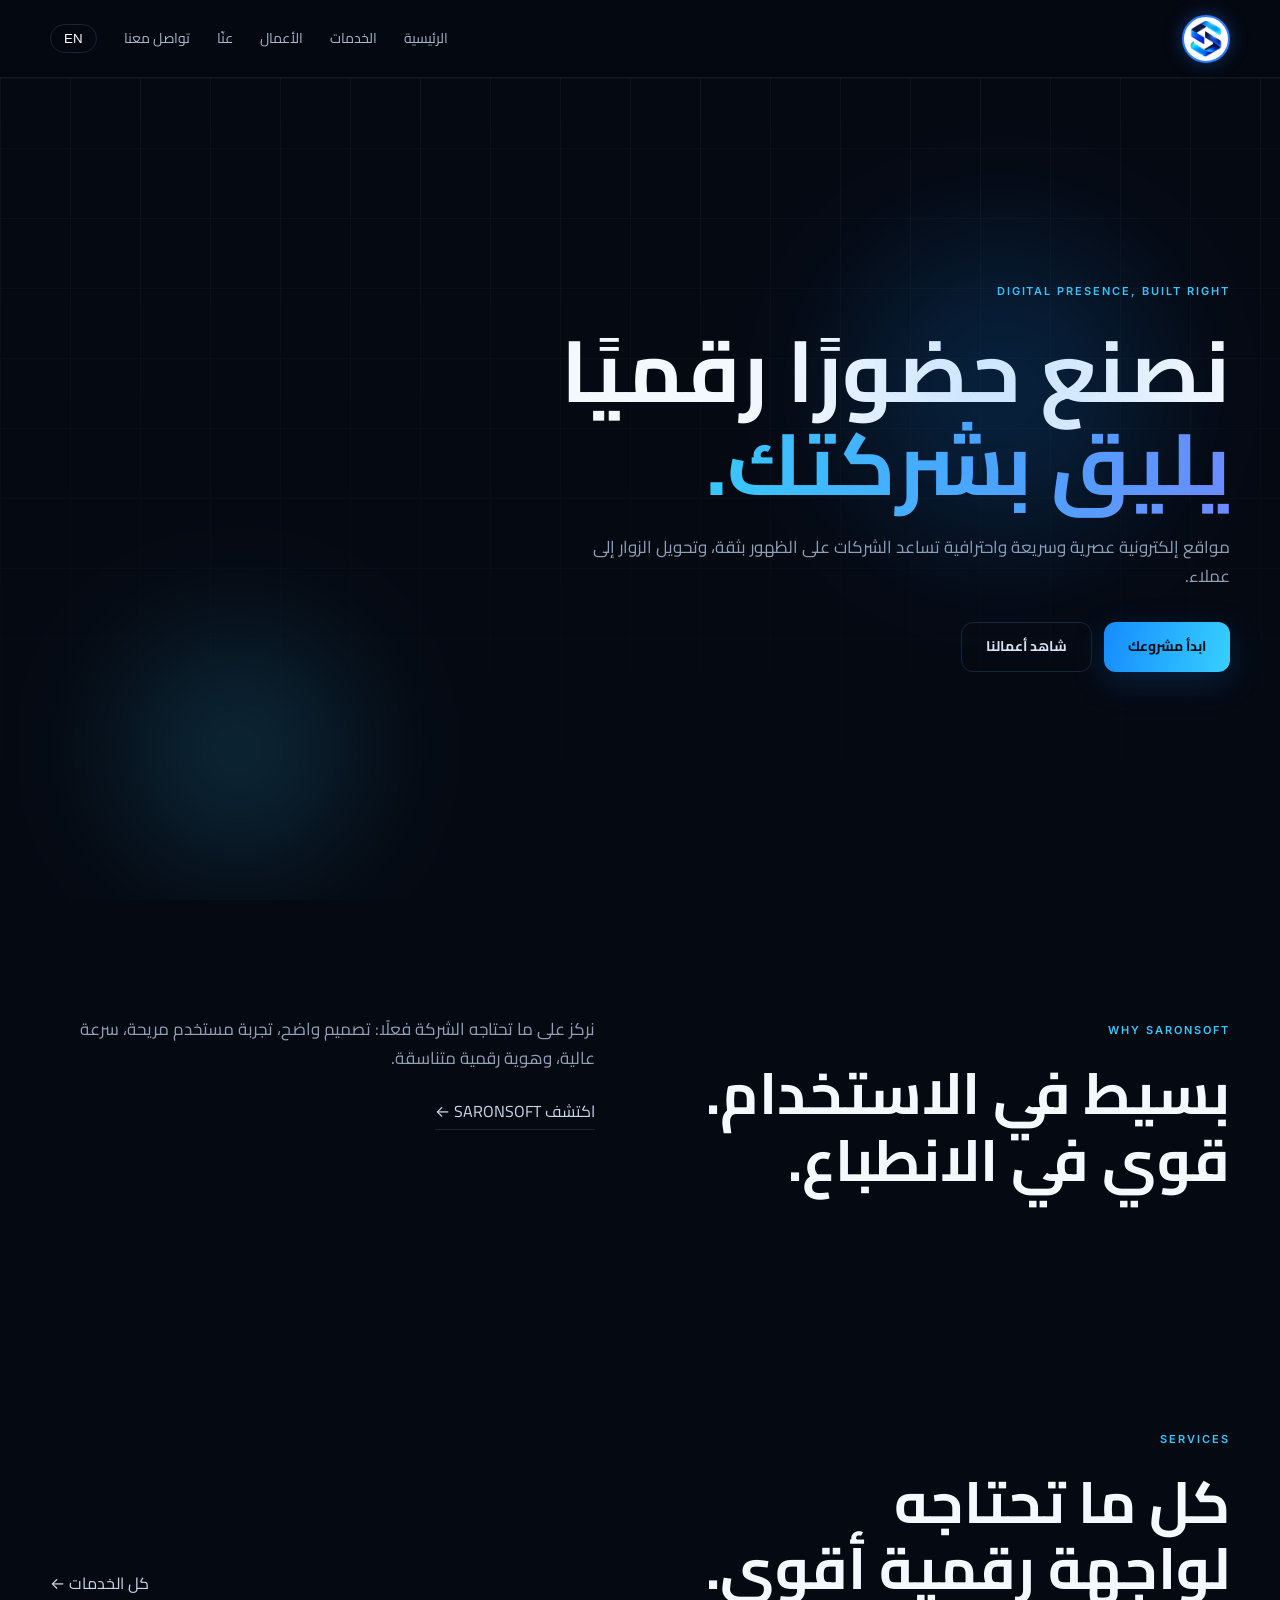
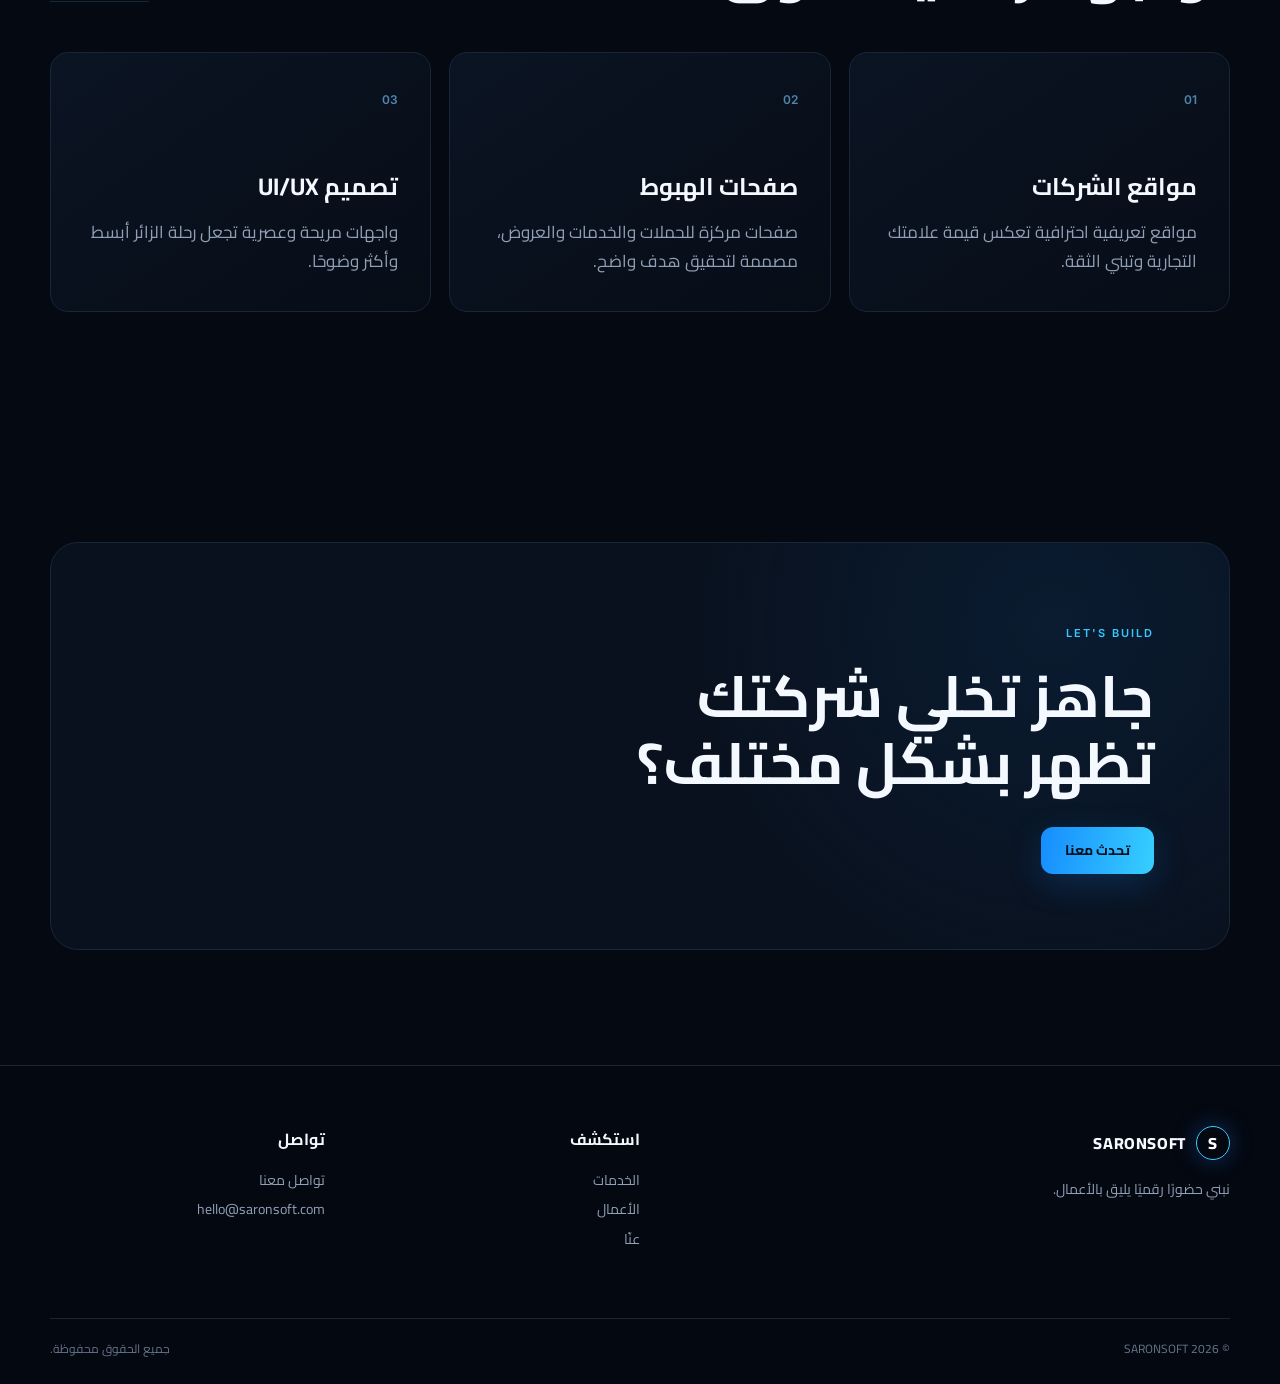
==== commit 78ad42f2: "Update index.html" ====
--- a/index.html
+++ b/index.html
@@ -7,7 +7,7 @@
   <link rel="stylesheet" href="css/style.css">
 </head>
 <body>
-<div class="loader" aria-hidden="true"><span>SARONSOFT</span></div>
+<div class="loader" aria-hidden="true"><span><img src="assets/logo.png" alt="SARONSOFT"></span></div>
 <header class="site-header">
   <a class="brand" href="index.html">
     <img src="assets/logo.png" alt="SARONSOFT Logo">
--- a/css/style.css
+++ b/css/style.css
@@ -1,15 +1,924 @@
 @import url('https://fonts.googleapis.com/css2?family=Cairo:wght@400;500;600;700;800&family=Inter:wght@400;500;600;700;800&display=swap');
-:root{--bg:#050912;--panel:#0a1220;--text:#f4f8ff;--muted:#91a0b6;--line:#18263a;--cyan:#36c8ff;--blue:#287cff;--max:1180px}
-*{box-sizing:border-box;margin:0;padding:0}html{scroll-behavior:smooth}body{background:var(--bg);color:var(--text);font-family:Cairo,Inter,sans-serif;line-height:1.7}a{color:inherit;text-decoration:none}.container{width:min(var(--max),calc(100% - 40px));margin:auto}
-.site-header{height:78px;position:sticky;top:0;z-index:20;display:flex;align-items:center;justify-content:space-between;padding:0 max(20px,calc((100vw - 1180px)/2));background:rgba(5,9,18,.82);backdrop-filter:blur(16px);border-bottom:1px solid rgba(255,255,255,.06)}.brand{display:flex;align-items:center;gap:10px;font-weight:800;letter-spacing:.04em}.brand-mark{width:34px;height:34px;display:grid;place-items:center;border:1px solid #3ecbff;border-radius:10px;color:#fff;box-shadow:0 0 25px #287cff55}.nav{display:flex;align-items:center;gap:27px;color:#aab7ca;font-size:14px}.nav a:hover,.nav .active{color:#fff}.lang{background:transparent;color:#fff;border:1px solid var(--line);border-radius:20px;padding:6px 13px;cursor:pointer}.menu-btn{display:none;background:none;border:0;color:white;font-size:25px}
-.hero,.page-hero{position:relative;overflow:hidden}.hero{min-height:calc(100vh - 78px);display:grid;align-items:center}.hero-grid{position:absolute;inset:0;background-image:linear-gradient(rgba(255,255,255,.035) 1px,transparent 1px),linear-gradient(90deg,rgba(255,255,255,.035) 1px,transparent 1px);background-size:70px 70px;mask-image:linear-gradient(to bottom,#000,transparent)}.hero-content{position:relative;padding:90px 0 120px}.eyebrow{font:600 11px Inter,sans-serif;letter-spacing:.18em;color:var(--cyan)}h1{font-size:clamp(44px,7vw,86px);line-height:1.08;margin:22px 0}h1 em,h2 em{font-style:normal;background:linear-gradient(90deg,var(--cyan),#6c8cff);-webkit-background-clip:text;color:transparent}p{color:var(--muted);font-size:17px}.hero-content p{max-width:650px}.actions{display:flex;gap:12px;margin-top:32px}.btn{display:inline-flex;align-items:center;justify-content:center;padding:12px 24px;border-radius:12px;font-weight:700;font-size:14px;transition:.25s}.primary{background:linear-gradient(100deg,#168cff,#37cfff);color:#03101d;box-shadow:0 10px 35px #168cff33}.primary:hover{transform:translateY(-2px)}.ghost{border:1px solid var(--line);color:#d9e3f2}.hero-orb{position:absolute;border-radius:50%;filter:blur(70px);opacity:.18}.orb-a{width:300px;height:300px;background:#178fff;right:10%;top:20%}.orb-b{width:220px;height:220px;background:#36c8ff;left:10%;bottom:5%}
-.section{padding:115px 0}.split{display:grid;grid-template-columns:1fr 1fr;gap:90px;align-items:start}h2{font-size:clamp(34px,5vw,58px);line-height:1.15;margin-top:18px}.text-link{display:inline-block;color:#c9d7e9;margin-top:25px;border-bottom:1px solid var(--line);padding-bottom:4px}.section-head{display:flex;justify-content:space-between;align-items:end;margin-bottom:50px}.cards{display:grid;grid-template-columns:repeat(3,1fr);gap:18px}.card{padding:32px;border:1px solid var(--line);background:linear-gradient(145deg,#0b1423,#070d17);min-height:260px;border-radius:18px}.card:hover{border-color:#2a5f87}.num{font:600 12px Inter;color:#4f86ae}.card h3{font-size:24px;margin:55px 0 10px}.cta-box{border:1px solid var(--line);border-radius:28px;padding:75px;position:relative;overflow:hidden;background:radial-gradient(circle at 85% 20%,#1260a822,transparent 35%),#09111e}.cta-box .btn{margin-top:30px}.footer{border-top:1px solid var(--line);padding:60px 0 25px;background:#040810}.footer-grid{display:grid;grid-template-columns:2fr 1fr 1fr;gap:40px}.footer-grid p{margin-top:18px;font-size:14px}.footer-grid h4{margin-bottom:15px}.footer-grid>div>a:not(.brand){display:block;color:var(--muted);font-size:14px;margin:6px 0}.footer-bottom{display:flex;justify-content:space-between;margin-top:60px;padding-top:20px;border-top:1px solid var(--line);font-size:12px;color:#66758b}
-.page-hero{padding:110px 0 90px;border-bottom:1px solid var(--line);background:radial-gradient(circle at 70% 30%,#1260a818,transparent 35%)}.page-hero h1{font-size:clamp(45px,7vw,76px);max-width:850px}.page-hero p{max-width:650px}.service-list{border-top:1px solid var(--line)}.service-row{display:grid;grid-template-columns:100px 1fr;gap:30px;padding:45px 0;border-bottom:1px solid var(--line)}.service-row>span{font:600 13px Inter;color:#4d8ab2}.service-row h2{font-size:32px;margin:0 0 8px}.service-row p{max-width:700px}.portfolio-grid{display:grid;grid-template-columns:1fr 1fr;gap:55px 25px}.project:nth-child(3){grid-column:1/-1}.project-visual{height:350px;border-radius:20px;display:grid;place-items:center;overflow:hidden;border:1px solid var(--line);margin-bottom:18px}.project-visual span{font:800 30px Inter;letter-spacing:.08em}.gradient-one{background:radial-gradient(circle at 30% 30%,#287cff66,transparent 35%),#091426}.gradient-two{background:radial-gradient(circle at 70% 20%,#36c8ff55,transparent 35%),#0c1320}.gradient-three{background:radial-gradient(circle at 50% 50%,#426fff55,transparent 35%),#080f1a}.project small{font:10px Inter;color:#62809b;letter-spacing:.12em}.project h2{font-size:25px;margin-top:5px}.about-copy p{margin-bottom:22px}.contact-grid{display:grid;grid-template-columns:.8fr 1.2fr;gap:90px}.contact-info{display:grid;align-content:start;gap:35px}.contact-info small{font:10px Inter;color:#5c84a1;letter-spacing:.15em;display:block;margin-bottom:8px}.contact-info a,.contact-info p{font-size:18px;color:#e5edf8}.contact-form{display:grid;gap:20px}.contact-form label{font-size:13px;color:#b5c2d3}.contact-form input,.contact-form textarea{width:100%;margin-top:7px;background:#08111d;border:1px solid var(--line);border-radius:11px;padding:13px;color:white;font:inherit;outline:none}.contact-form input:focus,.contact-form textarea:focus{border-color:#287cff}.not-found{min-height:100vh;display:grid;place-content:center;justify-items:center;gap:20px}.not-found>span{font:800 100px Inter;background:linear-gradient(90deg,var(--cyan),var(--blue));-webkit-background-clip:text;color:transparent}.not-found h1{font-size:35px}
-.loader{position:fixed;inset:0;background:var(--bg);z-index:99;display:grid;place-items:center;transition:opacity .5s,visibility .5s}.loader span{font:800 20px Inter;letter-spacing:.15em}.loader.done{opacity:0;visibility:hidden}.reveal{opacity:0;transform:translateY(18px);transition:.7s ease}.reveal.show{opacity:1;transform:none}
-html[dir="ltr"] body{font-family:Inter,Cairo,sans-serif}html[dir="ltr"] .nav{font-family:Inter,sans-serif}html[dir="ltr"] .hero-content,html[dir="ltr"] .page-hero,html[dir="ltr"] .section{text-align:left}
-@media(max-width:800px){.site-header{height:70px}.menu-btn{display:block}.nav{position:absolute;top:70px;right:0;left:0;display:none;flex-direction:column;align-items:stretch;padding:18px 20px;background:#070d17;border-bottom:1px solid var(--line)}.nav.open{display:flex}.nav a,.lang{text-align:center;padding:10px}.hero-content{padding:75px 0}.section{padding:80px 0}.split,.cards,.contact-grid,.footer-grid,.portfolio-grid{grid-template-columns:1fr;gap:30px}.project:nth-child(3){grid-column:auto}.section-head{display:block}.section-head .text-link{margin-top:15px}.cta-box{padding:45px 25px}.service-row{grid-template-columns:45px 1fr}.service-row h2{font-size:25px}.project-visual{height:250px}.footer-grid{gap:30px}.footer-bottom{margin-top:35px;flex-wrap:wrap;gap:8px}h1{font-size:45px}}
+
+:root {
+    --bg: #050912;
+    --panel: #0a1220;
+    --text: #f4f8ff;
+    --muted: #91a0b6;
+    --line: #18263a;
+    --cyan: #36c8ff;
+    --blue: #287cff;
+    --max: 1180px;
+}
+
+* {
+    box-sizing: border-box;
+    margin: 0;
+    padding: 0;
+}
+
+html {
+    scroll-behavior: smooth;
+}
+
+body {
+    background: var(--bg);
+    color: var(--text);
+    font-family: Cairo, Inter, sans-serif;
+    line-height: 1.7;
+}
+
+a {
+    color: inherit;
+    text-decoration: none;
+}
+
+.container {
+    width: min(var(--max), calc(100% - 40px));
+    margin: auto;
+}
+
+
+/* =========================
+   HEADER
+========================= */
+
+.site-header {
+    height: 78px;
+    position: sticky;
+    top: 0;
+    z-index: 20;
+
+    display: flex;
+    align-items: center;
+    justify-content: space-between;
+
+    padding: 0 max(20px, calc((100vw - 1180px) / 2));
+
+    background: rgba(5, 9, 18, 0.82);
+    backdrop-filter: blur(16px);
+
+    border-bottom: 1px solid rgba(255, 255, 255, 0.06);
+}
+
+
+/* Logo */
+
+.brand {
+    display: flex;
+    align-items: center;
+    gap: 10px;
+
+    font-weight: 800;
+    letter-spacing: 0.04em;
+}
+
 .brand img {
-    height: 45px;
-    width: auto;
+    width: 48px;
+    height: 48px;
+    object-fit: cover;
+    border-radius: 50%;
+    background: #fff;
+    padding: 4px;
     display: block;
-}
+    border: 2px solid #287cff;
+    box-shadow: 0 0 18px rgba(40, 124, 255, 0.35);
+}
+
+
+/* إذا كان هناك استخدام قديم للـ brand-mark */
+
+.brand-mark {
+    width: 34px;
+    height: 34px;
+
+    display: grid;
+    place-items: center;
+
+    border: 1px solid #3ecbff;
+    border-radius: 50%;
+
+    color: #fff;
+    box-shadow: 0 0 25px #287cff55;
+}
+
+
+/* Navigation */
+
+.nav {
+    display: flex;
+    align-items: center;
+    gap: 27px;
+
+    color: #aab7ca;
+    font-size: 14px;
+}
+
+.nav a:hover,
+.nav .active {
+    color: #fff;
+}
+
+.lang {
+    background: transparent;
+    color: #fff;
+
+    border: 1px solid var(--line);
+    border-radius: 20px;
+
+    padding: 6px 13px;
+
+    cursor: pointer;
+}
+
+.menu-btn {
+    display: none;
+
+    background: none;
+    border: 0;
+
+    color: white;
+    font-size: 25px;
+}
+
+
+/* =========================
+   HERO
+========================= */
+
+.hero,
+.page-hero {
+    position: relative;
+    overflow: hidden;
+}
+
+.hero {
+    min-height: calc(100vh - 78px);
+
+    display: grid;
+    align-items: center;
+}
+
+.hero-grid {
+    position: absolute;
+    inset: 0;
+
+    background-image:
+        linear-gradient(
+            rgba(255, 255, 255, 0.035) 1px,
+            transparent 1px
+        ),
+        linear-gradient(
+            90deg,
+            rgba(255, 255, 255, 0.035) 1px,
+            transparent 1px
+        );
+
+    background-size: 70px 70px;
+
+    mask-image: linear-gradient(
+        to bottom,
+        #000,
+        transparent
+    );
+}
+
+.hero-content {
+    position: relative;
+    padding: 90px 0 120px;
+}
+
+.eyebrow {
+    font: 600 11px Inter, sans-serif;
+    letter-spacing: 0.18em;
+    color: var(--cyan);
+}
+
+h1 {
+    font-size: clamp(44px, 7vw, 86px);
+    line-height: 1.08;
+    margin: 22px 0;
+}
+
+h1 em,
+h2 em {
+    font-style: normal;
+
+    background: linear-gradient(
+        90deg,
+        var(--cyan),
+        #6c8cff
+    );
+
+    -webkit-background-clip: text;
+    color: transparent;
+}
+
+p {
+    color: var(--muted);
+    font-size: 17px;
+}
+
+.hero-content p {
+    max-width: 650px;
+}
+
+
+/* =========================
+   BUTTONS
+========================= */
+
+.actions {
+    display: flex;
+    gap: 12px;
+    margin-top: 32px;
+}
+
+.btn {
+    display: inline-flex;
+    align-items: center;
+    justify-content: center;
+
+    padding: 12px 24px;
+
+    border-radius: 12px;
+
+    font-weight: 700;
+    font-size: 14px;
+
+    transition: 0.25s;
+}
+
+.primary {
+    background: linear-gradient(
+        100deg,
+        #168cff,
+        #37cfff
+    );
+
+    color: #03101d;
+
+    box-shadow: 0 10px 35px #168cff33;
+}
+
+.primary:hover {
+    transform: translateY(-2px);
+}
+
+.ghost {
+    border: 1px solid var(--line);
+    color: #d9e3f2;
+}
+
+
+/* =========================
+   HERO ORBS
+========================= */
+
+.hero-orb {
+    position: absolute;
+
+    border-radius: 50%;
+
+    filter: blur(70px);
+    opacity: 0.18;
+}
+
+.orb-a {
+    width: 300px;
+    height: 300px;
+
+    background: #178fff;
+
+    right: 10%;
+    top: 20%;
+}
+
+.orb-b {
+    width: 220px;
+    height: 220px;
+
+    background: #36c8ff;
+
+    left: 10%;
+    bottom: 5%;
+}
+
+
+/* =========================
+   SECTIONS
+========================= */
+
+.section {
+    padding: 115px 0;
+}
+
+.split {
+    display: grid;
+    grid-template-columns: 1fr 1fr;
+
+    gap: 90px;
+
+    align-items: start;
+}
+
+h2 {
+    font-size: clamp(34px, 5vw, 58px);
+    line-height: 1.15;
+
+    margin-top: 18px;
+}
+
+.text-link {
+    display: inline-block;
+
+    color: #c9d7e9;
+
+    margin-top: 25px;
+
+    border-bottom: 1px solid var(--line);
+
+    padding-bottom: 4px;
+}
+
+.section-head {
+    display: flex;
+    justify-content: space-between;
+    align-items: end;
+
+    margin-bottom: 50px;
+}
+
+
+/* =========================
+   CARDS
+========================= */
+
+.cards {
+    display: grid;
+
+    grid-template-columns: repeat(3, 1fr);
+
+    gap: 18px;
+}
+
+.card {
+    padding: 32px;
+
+    border: 1px solid var(--line);
+
+    background: linear-gradient(
+        145deg,
+        #0b1423,
+        #070d17
+    );
+
+    min-height: 260px;
+
+    border-radius: 18px;
+}
+
+.card:hover {
+    border-color: #2a5f87;
+}
+
+.num {
+    font: 600 12px Inter;
+    color: #4f86ae;
+}
+
+.card h3 {
+    font-size: 24px;
+
+    margin: 55px 0 10px;
+}
+
+
+/* =========================
+   CTA
+========================= */
+
+.cta-box {
+    border: 1px solid var(--line);
+
+    border-radius: 28px;
+
+    padding: 75px;
+
+    position: relative;
+    overflow: hidden;
+
+    background:
+        radial-gradient(
+            circle at 85% 20%,
+            #1260a822,
+            transparent 35%
+        ),
+        #09111e;
+}
+
+.cta-box .btn {
+    margin-top: 30px;
+}
+
+
+/* =========================
+   FOOTER
+========================= */
+
+.footer {
+    border-top: 1px solid var(--line);
+
+    padding: 60px 0 25px;
+
+    background: #040810;
+}
+
+.footer-grid {
+    display: grid;
+
+    grid-template-columns: 2fr 1fr 1fr;
+
+    gap: 40px;
+}
+
+.footer-grid p {
+    margin-top: 18px;
+    font-size: 14px;
+}
+
+.footer-grid h4 {
+    margin-bottom: 15px;
+}
+
+.footer-grid > div > a:not(.brand) {
+    display: block;
+
+    color: var(--muted);
+
+    font-size: 14px;
+
+    margin: 6px 0;
+}
+
+.footer-bottom {
+    display: flex;
+
+    justify-content: space-between;
+
+    margin-top: 60px;
+
+    padding-top: 20px;
+
+    border-top: 1px solid var(--line);
+
+    font-size: 12px;
+
+    color: #66758b;
+}
+
+
+/* =========================
+   PAGE HERO
+========================= */
+
+.page-hero {
+    padding: 110px 0 90px;
+
+    border-bottom: 1px solid var(--line);
+
+    background:
+        radial-gradient(
+            circle at 70% 30%,
+            #1260a818,
+            transparent 35%
+        );
+}
+
+.page-hero h1 {
+    font-size: clamp(45px, 7vw, 76px);
+    max-width: 850px;
+}
+
+.page-hero p {
+    max-width: 650px;
+}
+
+
+/* =========================
+   SERVICES
+========================= */
+
+.service-list {
+    border-top: 1px solid var(--line);
+}
+
+.service-row {
+    display: grid;
+
+    grid-template-columns: 100px 1fr;
+
+    gap: 30px;
+
+    padding: 45px 0;
+
+    border-bottom: 1px solid var(--line);
+}
+
+.service-row > span {
+    font: 600 13px Inter;
+    color: #4d8ab2;
+}
+
+.service-row h2 {
+    font-size: 32px;
+
+    margin: 0 0 8px;
+}
+
+.service-row p {
+    max-width: 700px;
+}
+
+
+/* =========================
+   PORTFOLIO
+========================= */
+
+.portfolio-grid {
+    display: grid;
+
+    grid-template-columns: 1fr 1fr;
+
+    gap: 55px 25px;
+}
+
+.project:nth-child(3) {
+    grid-column: 1 / -1;
+}
+
+.project-visual {
+    height: 350px;
+
+    border-radius: 20px;
+
+    display: grid;
+    place-items: center;
+
+    overflow: hidden;
+
+    border: 1px solid var(--line);
+
+    margin-bottom: 18px;
+}
+
+.project-visual span {
+    font: 800 30px Inter;
+
+    letter-spacing: 0.08em;
+}
+
+.gradient-one {
+    background:
+        radial-gradient(
+            circle at 30% 30%,
+            #287cff66,
+            transparent 35%
+        ),
+        #091426;
+}
+
+.gradient-two {
+    background:
+        radial-gradient(
+            circle at 70% 20%,
+            #36c8ff55,
+            transparent 35%
+        ),
+        #0c1320;
+}
+
+.gradient-three {
+    background:
+        radial-gradient(
+            circle at 50% 50%,
+            #426fff55,
+            transparent 35%
+        ),
+        #080f1a;
+}
+
+.project small {
+    font: 10px Inter;
+
+    color: #62809b;
+
+    letter-spacing: 0.12em;
+}
+
+.project h2 {
+    font-size: 25px;
+    margin-top: 5px;
+}
+
+
+/* =========================
+   ABOUT
+========================= */
+
+.about-copy p {
+    margin-bottom: 22px;
+}
+
+
+/* =========================
+   CONTACT
+========================= */
+
+.contact-grid {
+    display: grid;
+
+    grid-template-columns: 0.8fr 1.2fr;
+
+    gap: 90px;
+}
+
+.contact-info {
+    display: grid;
+
+    align-content: start;
+
+    gap: 35px;
+}
+
+.contact-info small {
+    font: 10px Inter;
+
+    color: #5c84a1;
+
+    letter-spacing: 0.15em;
+
+    display: block;
+
+    margin-bottom: 8px;
+}
+
+.contact-info a,
+.contact-info p {
+    font-size: 18px;
+    color: #e5edf8;
+}
+
+.contact-form {
+    display: grid;
+    gap: 20px;
+}
+
+.contact-form label {
+    font-size: 13px;
+    color: #b5c2d3;
+}
+
+.contact-form input,
+.contact-form textarea {
+    width: 100%;
+
+    margin-top: 7px;
+
+    background: #08111d;
+
+    border: 1px solid var(--line);
+
+    border-radius: 11px;
+
+    padding: 13px;
+
+    color: white;
+
+    font: inherit;
+
+    outline: none;
+}
+
+.contact-form input:focus,
+.contact-form textarea:focus {
+    border-color: #287cff;
+}
+
+
+/* =========================
+   404
+========================= */
+
+.not-found {
+    min-height: 100vh;
+
+    display: grid;
+
+    place-content: center;
+
+    justify-items: center;
+
+    gap: 20px;
+}
+
+.not-found > span {
+    font: 800 100px Inter;
+
+    background: linear-gradient(
+        90deg,
+        var(--cyan),
+        var(--blue)
+    );
+
+    -webkit-background-clip: text;
+
+    color: transparent;
+}
+
+.not-found h1 {
+    font-size: 35px;
+}
+
+
+/* =========================
+   LOADER
+========================= */
+
+.loader {
+    position: fixed;
+
+    inset: 0;
+
+    background: var(--bg);
+
+    z-index: 99;
+
+    display: grid;
+
+    place-items: center;
+
+    transition:
+        opacity 0.5s,
+        visibility 0.5s;
+}
+
+.loader span {
+    font: 800 20px Inter;
+
+    letter-spacing: 0.15em;
+}
+
+.loader.done {
+    opacity: 0;
+    visibility: hidden;
+}
+
+
+/* =========================
+   REVEAL ANIMATION
+========================= */
+
+.reveal {
+    opacity: 0;
+
+    transform: translateY(18px);
+
+    transition: 0.7s ease;
+}
+
+.reveal.show {
+    opacity: 1;
+    transform: none;
+}
+
+
+/* =========================
+   LANGUAGE / RTL
+========================= */
+
+html[dir="ltr"] body {
+    font-family: Inter, Cairo, sans-serif;
+}
+
+html[dir="ltr"] .nav {
+    font-family: Inter, sans-serif;
+}
+
+html[dir="ltr"] .hero-content,
+html[dir="ltr"] .page-hero,
+html[dir="ltr"] .section {
+    text-align: left;
+}
+
+
+/* =========================
+   MOBILE
+========================= */
+
+@media (max-width: 800px) {
+
+    .site-header {
+        height: 70px;
+    }
+
+    .brand img {
+        height: 42px;
+        width: 42px;
+    }
+
+    .menu-btn {
+        display: block;
+    }
+
+    .nav {
+        position: absolute;
+
+        top: 70px;
+        right: 0;
+        left: 0;
+
+        display: none;
+
+        flex-direction: column;
+
+        align-items: stretch;
+
+        padding: 18px 20px;
+
+        background: #070d17;
+
+        border-bottom: 1px solid var(--line);
+    }
+
+    .nav.open {
+        display: flex;
+    }
+
+    .nav a,
+    .lang {
+        text-align: center;
+        padding: 10px;
+    }
+
+    .hero-content {
+        padding: 75px 0;
+    }
+
+    .section {
+        padding: 80px 0;
+    }
+
+    .split,
+    .cards,
+    .contact-grid,
+    .footer-grid,
+    .portfolio-grid {
+        grid-template-columns: 1fr;
+        gap: 30px;
+    }
+
+    .project:nth-child(3) {
+        grid-column: auto;
+    }
+
+    .section-head {
+        display: block;
+    }
+
+    .section-head .text-link {
+        margin-top: 15px;
+    }
+
+    .cta-box {
+        padding: 45px 25px;
+    }
+
+    .service-row {
+        grid-template-columns: 45px 1fr;
+    }
+
+    .service-row h2 {
+        font-size: 25px;
+    }
+
+    .project-visual {
+        height: 250px;
+    }
+
+    .footer-grid {
+        gap: 30px;
+    }
+
+    .footer-bottom {
+        margin-top: 35px;
+
+        flex-wrap: wrap;
+
+        gap: 8px;
+    }
+
+    h1 {
+        font-size: 45px;
+    }
+    }
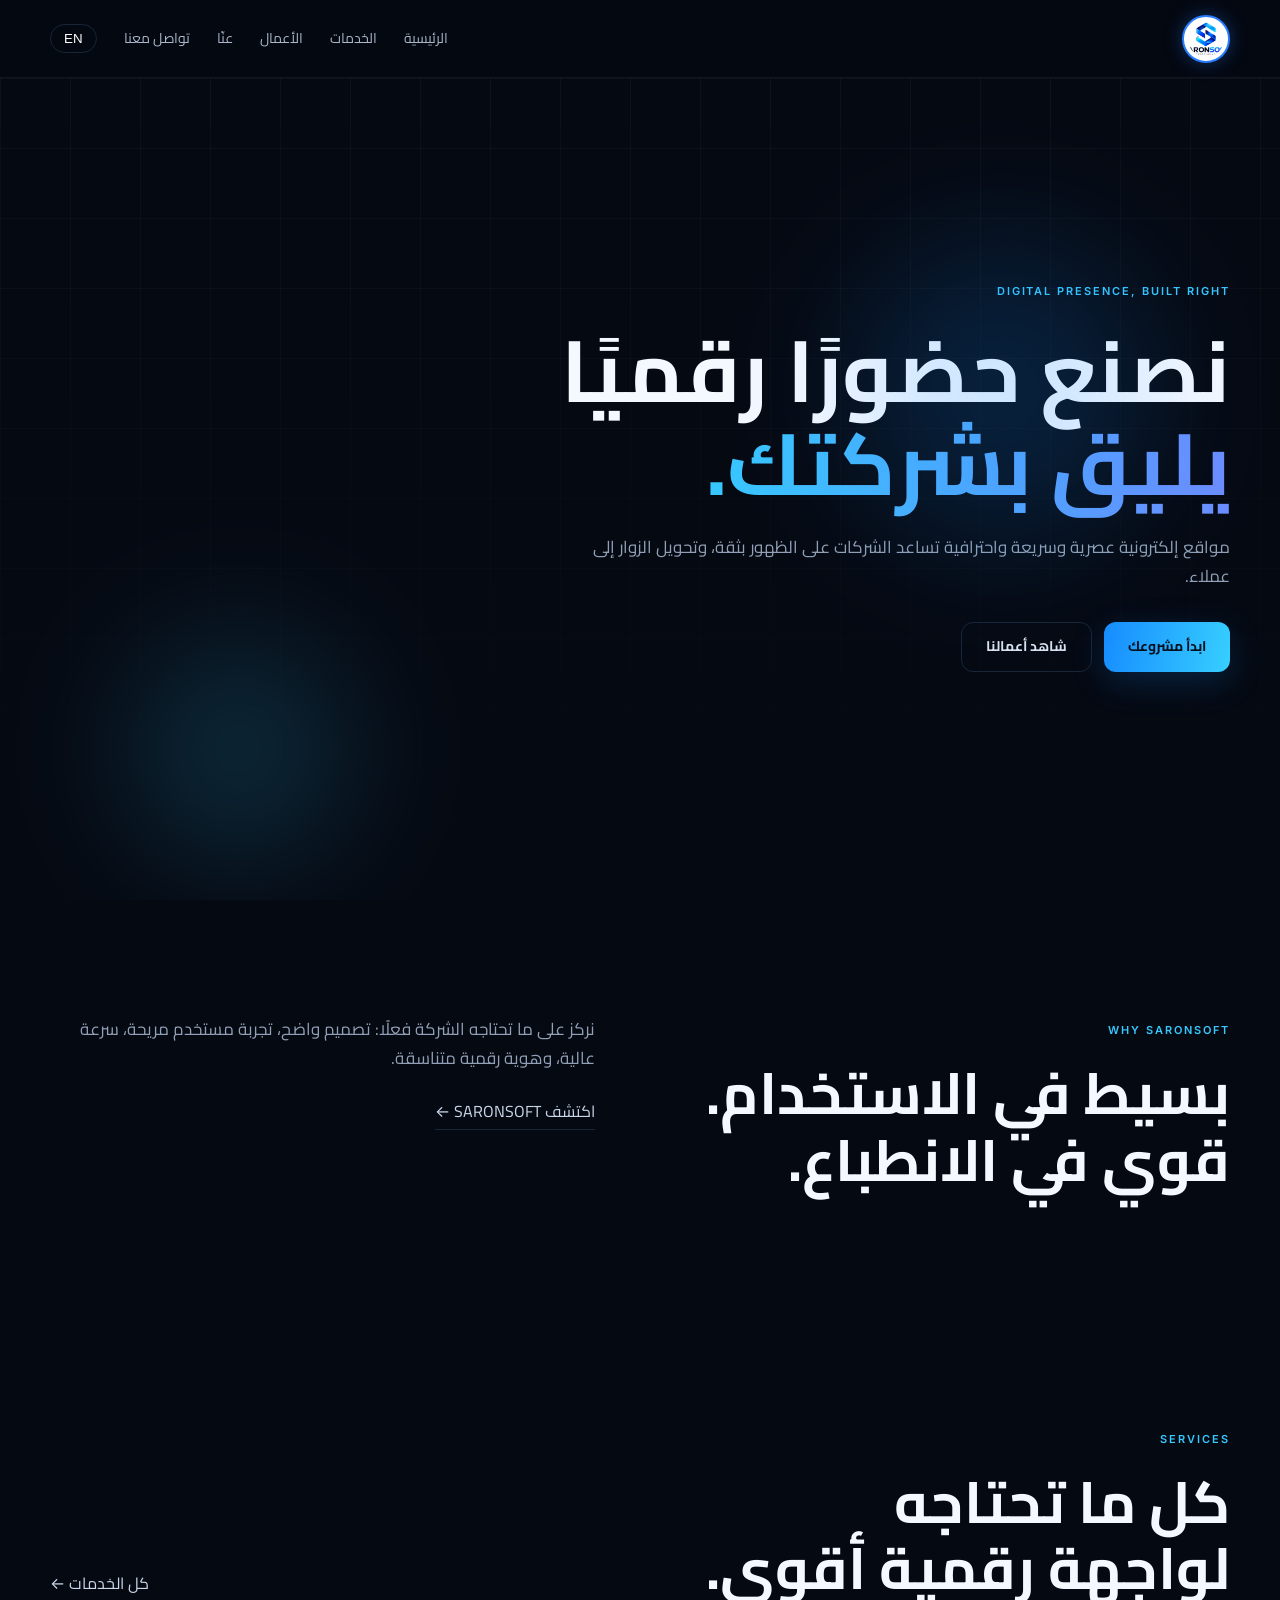
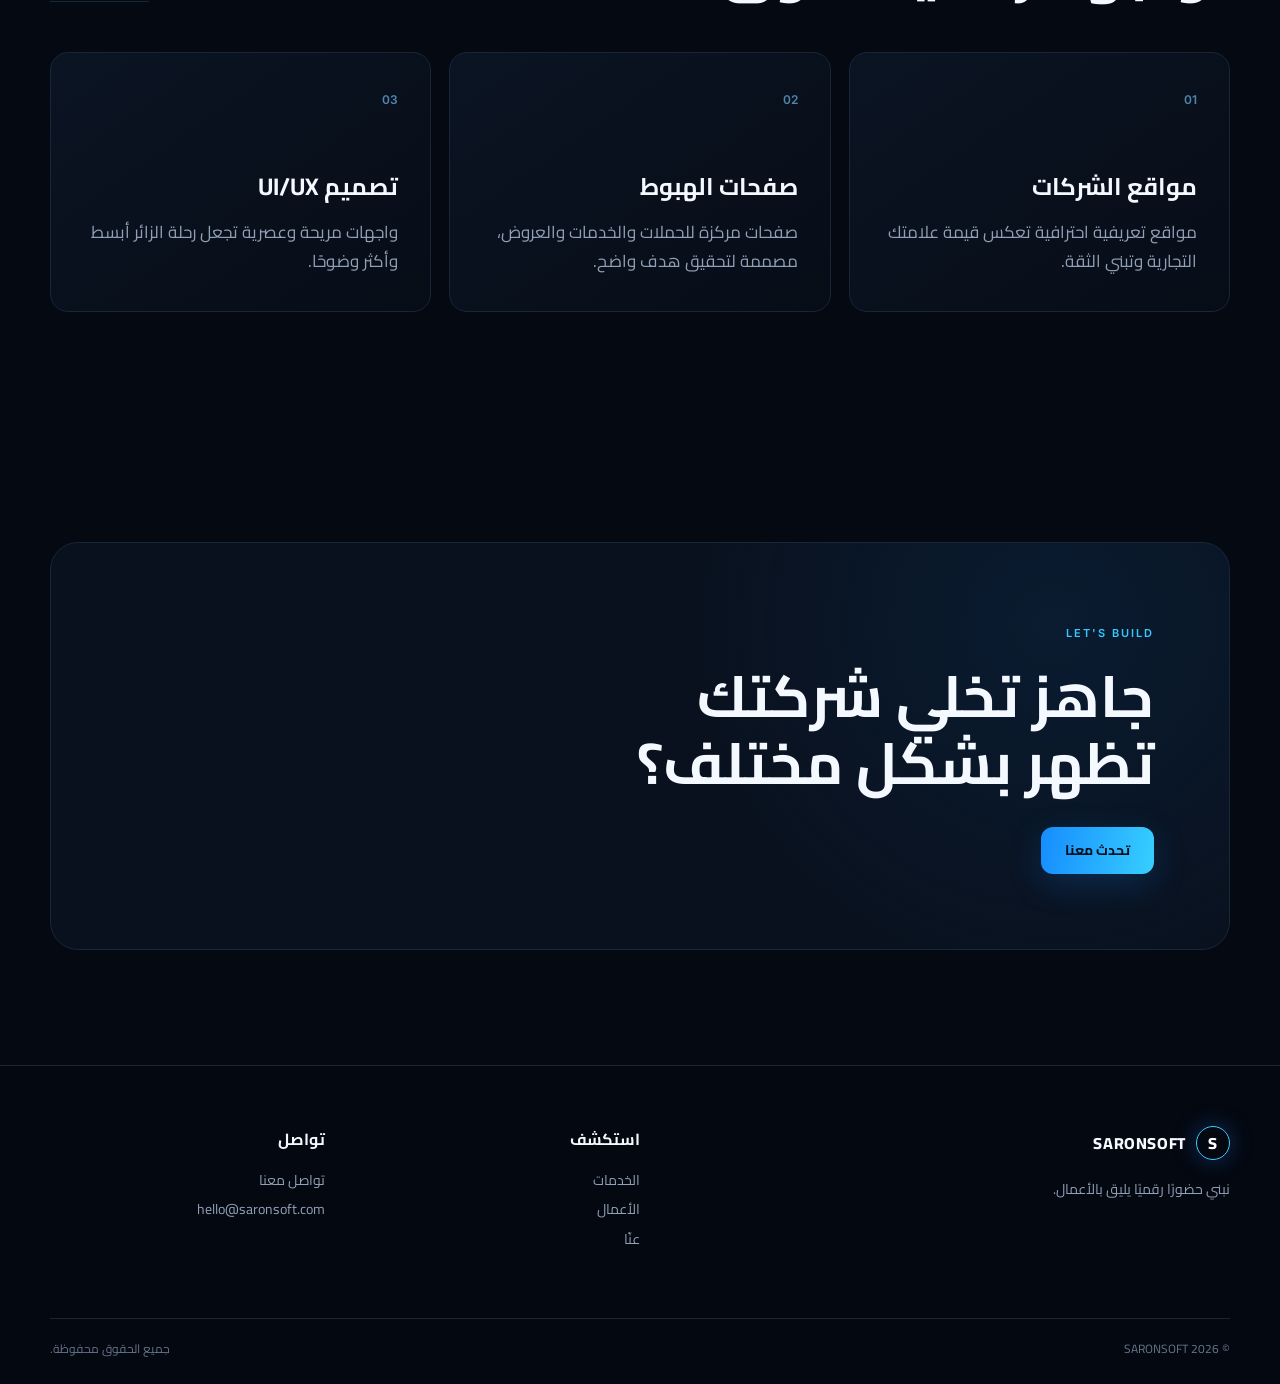
==== commit c8017c58: "Update index.html" ====
--- a/index.html
+++ b/index.html
@@ -7,10 +7,15 @@
   <link rel="stylesheet" href="css/style.css">
 </head>
 <body>
-<div class="loader" aria-hidden="true"><span><img src="assets/logo.png" alt="SARONSOFT"></span></div>
+<div class="loader" aria-hidden="true"><span>
+  <a class="brand" href="index.html">
+    <img src="assets/logo.png" alt="SARONSOFT Logo">
+  </a>
+</span>
+</div>
 <header class="site-header">
   <a class="brand" href="index.html">
-    <img src="assets/logo.png" alt="SARONSOFT Logo">
+    <img src="assets/logo-name.png" alt="SARONSOFT Logo">
   </a>
   <button class="menu-btn" aria-label="فتح القائمة">☰</button>
   <nav class="nav">
